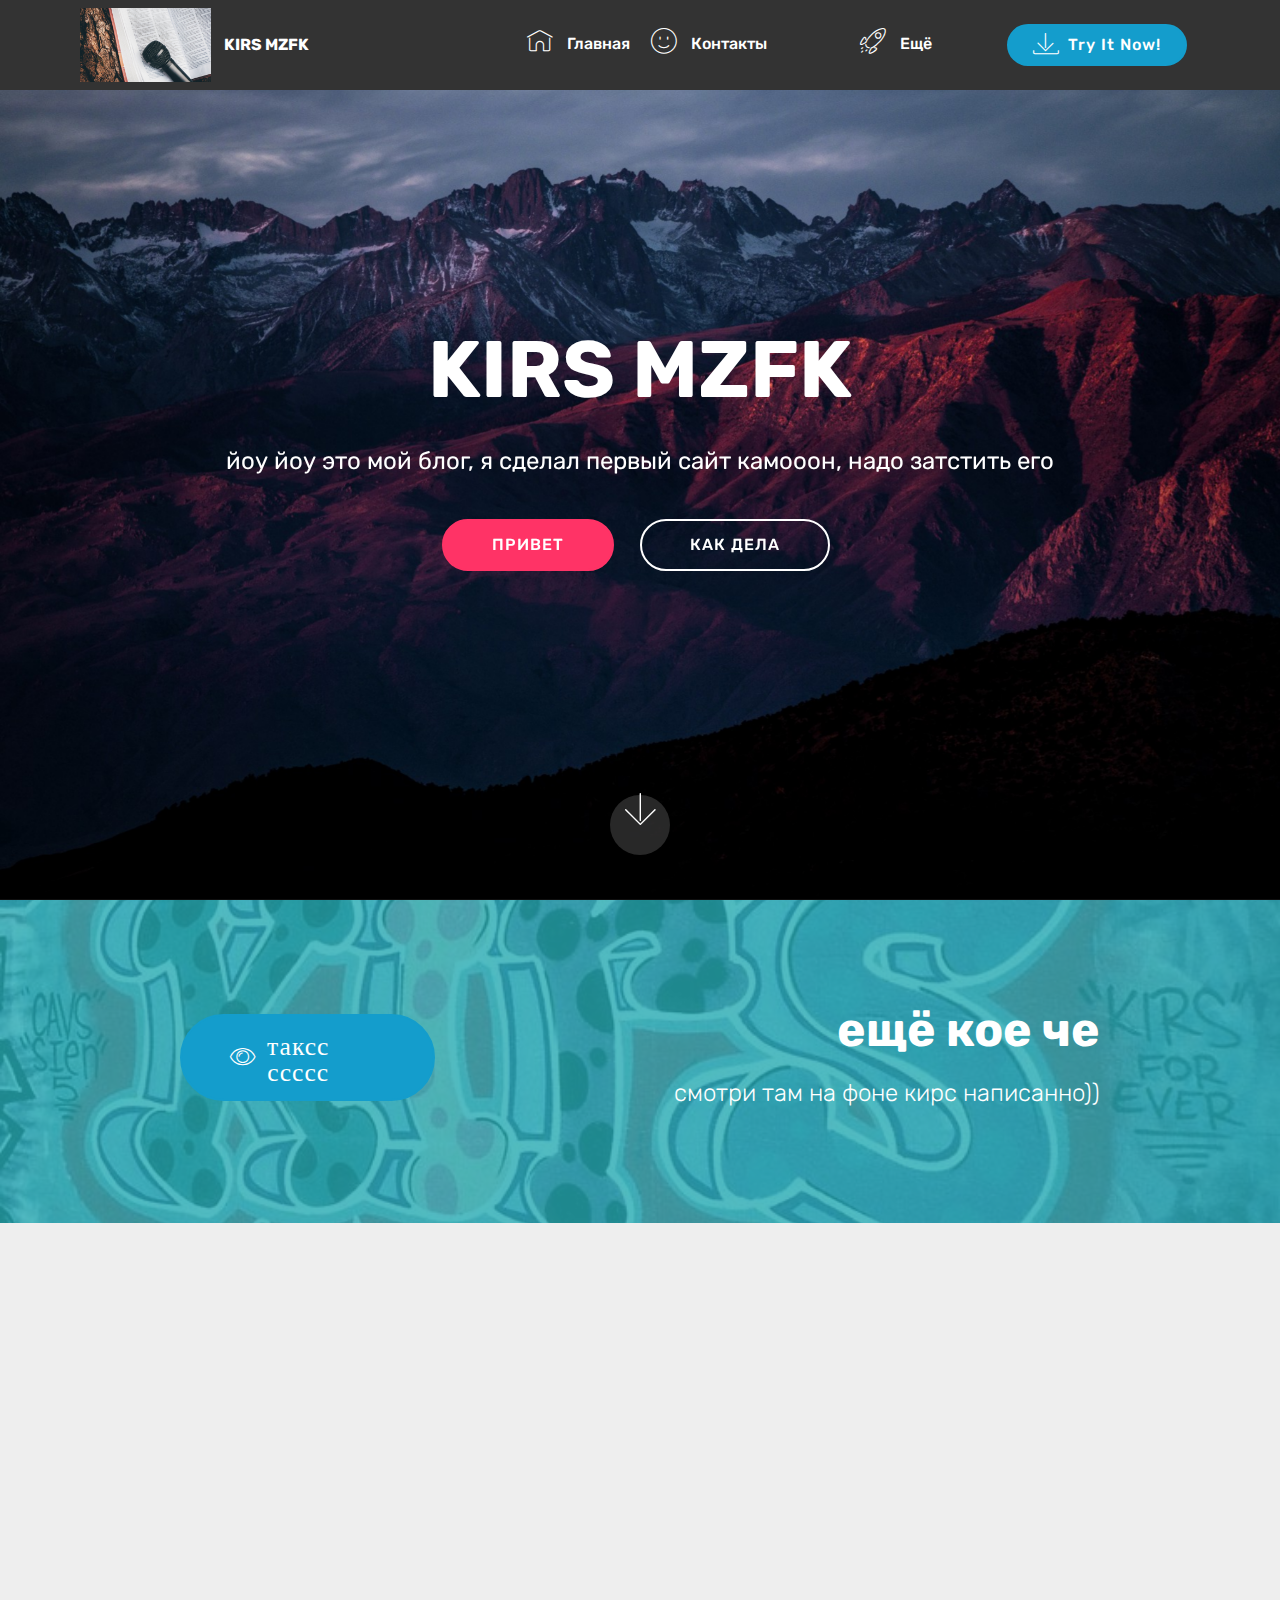
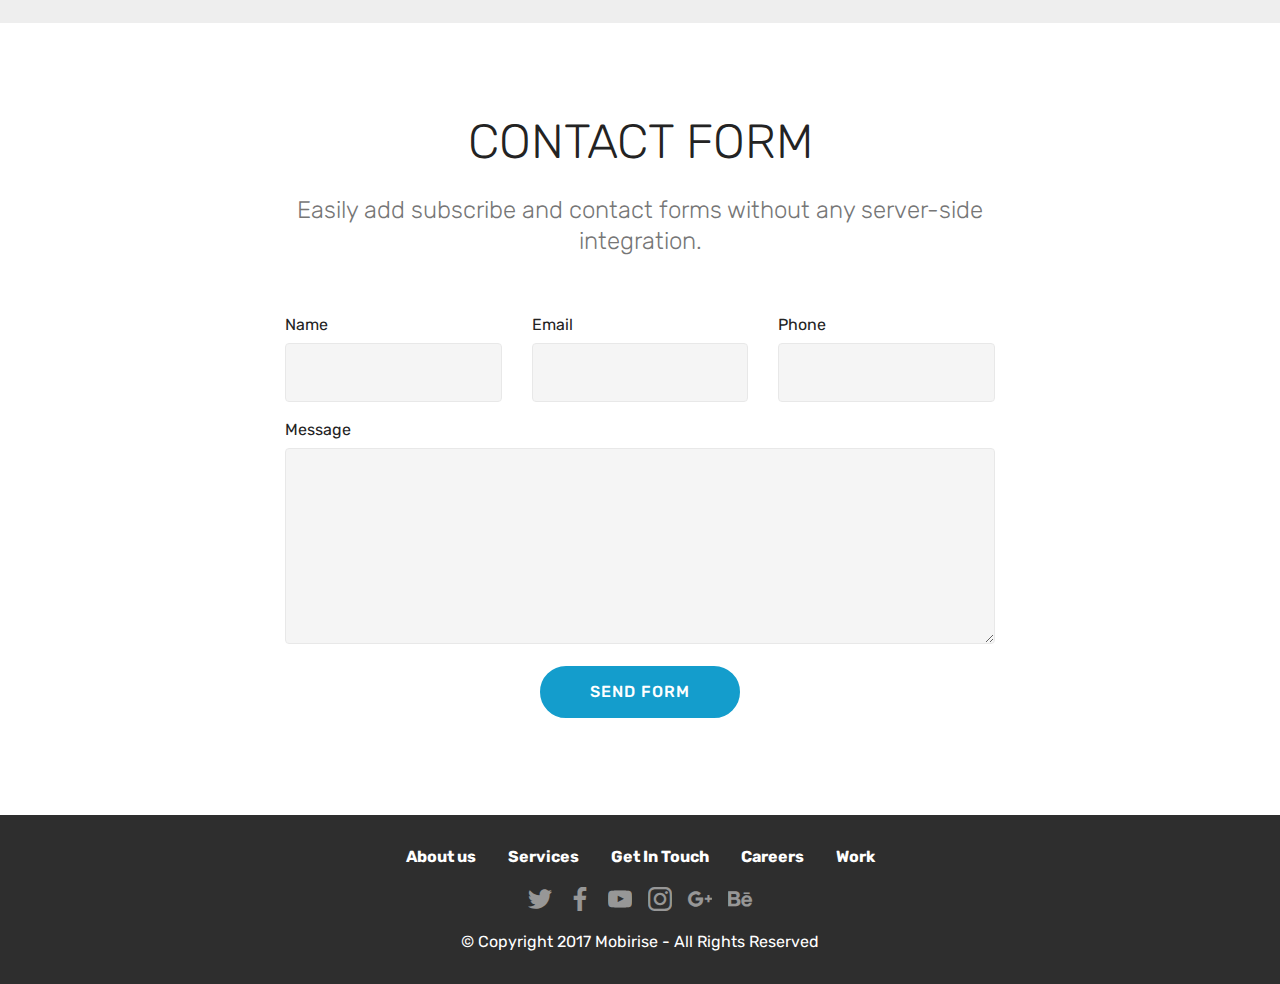
==== index.html @ c1f8e596 "create github pages" ====
<!DOCTYPE html>
<html>
<head>
  <!-- Site made with Mobirise Website Builder v4.1.4, https://mobirise.com -->
  <meta charset="UTF-8">
  <meta http-equiv="X-UA-Compatible" content="IE=edge">
  <meta name="generator" content="Mobirise v4.1.4, mobirise.com">
  <meta name="viewport" content="width=device-width, initial-scale=1">
  <link rel="shortcut icon" href="assets/images/mbr-1920x1080.jpg" type="image/x-icon">
  <meta name="description" content="">
  <title>Home</title>
  <link rel="stylesheet" href="assets/web/assets/mobirise-icons/mobirise-icons.css">
  <link rel="stylesheet" href="https://fonts.googleapis.com/css?family=Rubik:300,300i,400,400i,500,500i,700,700i,900,900i">
  <link rel="stylesheet" href="assets/tether/tether.min.css">
  <link rel="stylesheet" href="assets/bootstrap/css/bootstrap.min.css">
  <link rel="stylesheet" href="assets/socicon/css/styles.css">
  <link rel="stylesheet" href="assets/dropdown/css/style.css">
  <link rel="stylesheet" href="assets/theme/css/style.css">
  <link href="https://fonts.googleapis.com/css?family=Rubik:300,300i,400,400i,500,500i,700,700i,900,900i" rel="stylesheet">
  <link href="assets/fonts/style.css" rel="stylesheet">
  <link href="https://fonts.googleapis.com/css?family=Rubik:300,300i,400,400i,500,500i,700,700i,900,900i" rel="stylesheet">
  <link href="assets/fonts/style.css" rel="stylesheet">
  <link rel="stylesheet" href="assets/mobirise/css/mbr-additional.css" type="text/css">
  
  
  
</head>
<body>
<section class="menu cid-qsguWCY7W6" once="menu" id="menu1-6" data-rv-view="545">

    

    <nav class="navbar navbar-dropdown align-items-center navbar-fixed-top navbar-toggleable-sm">
        <button class="navbar-toggler navbar-toggler-right" type="button" data-toggle="collapse" data-target="#navbarSupportedContent" aria-controls="navbarSupportedContent" aria-expanded="false" aria-label="Toggle navigation">
            <div class="hamburger">
                <span></span>
                <span></span>
                <span></span>
                <span></span>
            </div>
        </button>
        <div class="menu-logo">
            <div class="navbar-brand">
                <span class="navbar-logo">
                    <a href="https://mobirise.com">
                         <img src="assets/images/mbr-1920x1080.jpg" alt="Mobirise" title="" media-simple="true" style="height: 4.6rem;">
                    </a>
                </span>
                <span class="navbar-caption-wrap"><a class="navbar-caption text-white display-4" href="https://mobirise.com">KIRS MZFK</a></span>
            </div>
        </div>
        <div class="collapse navbar-collapse" id="navbarSupportedContent">
            <ul class="navbar-nav nav-dropdown" data-app-modern-menu="true"><li class="nav-item">
                    <a class="nav-link link text-white display-4" href="index.html">
                        <span class="mbri-home mbr-iconfont mbr-iconfont-btn"></span>&nbsp;Главная</a>
                </li>
                <li class="nav-item"><a class="nav-link link text-white display-4" href="page1.html"><span class="mbri-smile-face mbr-iconfont mbr-iconfont-btn"></span>
                        
                        Контакты &nbsp; &nbsp; &nbsp; &nbsp; &nbsp; &nbsp; &nbsp; &nbsp; &nbsp;</a></li><li class="nav-item"><a class="nav-link link text-white display-4" href="page1.html"><span class="mbri-rocket mbr-iconfont mbr-iconfont-btn"></span>&nbsp;Ещё&nbsp; &nbsp; &nbsp; &nbsp; &nbsp; &nbsp; &nbsp;</a></li></ul>
            <div class="navbar-buttons mbr-section-btn">
                <a class="btn btn-sm btn-primary display-4" href="https://mobirise.com">
                    <span class="mbri-save mbr-iconfont mbr-iconfont-btn "></span>
                    Try It Now!
                </a>
            </div>
        </div>
    </nav>
</section>

<section class="engine"><a href="https://mobirise.co/m">bootstrap table</a></section><section class="cid-qsgrTGTjcz mbr-fullscreen mbr-parallax-background" id="header2-0" data-rv-view="537">

    

    

    <div class="container align-center">
        <div class="media-container-column mbr-white col-md-10 offset-md-1">
            <h1 class="mbr-section-title mbr-bold pb-3 mbr-fonts-style display-1">
                KIRS MZFK</h1>
            
            <p class="mbr-text pb-3 mbr-fonts-style display-5">йоу йоу это мой блог, я сделал первый сайт камооон, надо затстить его</p>
            <div class="mbr-section-btn"><a class="btn btn-md btn-secondary display-4" href="page1.html">ПРИВЕТ</a>
                <a class="btn btn-md btn-white-outline display-4" href="https://mobirise.com">КАК ДЕЛА</a></div>
        </div>
    </div>
    <div class="mbr-arrow hidden-sm-down" aria-hidden="true">
        <a href="#next">
            <i class="mbri-down mbr-iconfont"></i>
        </a>
    </div>
</section>

<section class="mbr-section info2 cid-qsgshkQXiC" id="info2-1" data-rv-view="540">

    

    <div class="mbr-overlay" style="opacity: 0.8; background-color: rgb(37, 170, 178);">
    </div>

    <div class="container">
        <div class="row">
            <div class="media-container-column col-12 col-lg-3 col-md-4 offset-md-1">
                <div class="mbr-section-btn align-left py-4"><a class="btn btn-primary display-4" href="https://vk.com/kirsmzfk" target="_blank">
                    <span class="mbri-preview mbr-iconfont"></span><font face="MobiriseIcons"><span style="font-size: 25.6px;">такссссссс</span></font> &nbsp; &nbsp; &nbsp; &nbsp; &nbsp; &nbsp; &nbsp; &nbsp; &nbsp; &nbsp;&nbsp;</a></div>
            </div>
            <div class="media-container-column title col-12 col-lg-7 col-md-6">
                <h2 class="align-right mbr-bold mbr-white pb-3 mbr-fonts-style display-2">
                    ещё кое че</h2>
                <h3 class="mbr-section-subtitle align-right mbr-light mbr-white mbr-fonts-style display-5">смотри там на фоне кирс написанно))</h3>
            </div>
        </div>
    </div>
</section>

<section class="map1 cid-qsgsqcA3Dw" id="map1-2" data-rv-view="543">

     

    <div class="google-map"><iframe frameborder="0" style="border:0" src="https://www.google.com/maps/embed/v1/place?key=AIzaSyA0Dx_boXQiwvdz8sJHoYeZNVTdoWONYkU&amp;q=place_id:ChIJi7CZBQQVtUYRxDA6JmsQBTs" allowfullscreen=""></iframe></div>
</section>

<section class="mbr-section form1 cid-qsgwrhX7S5" id="form1-7" data-rv-view="547">

    

    
    <div class="container">
        <div class="media-container-column title col-12 col-lg-8 offset-lg-2">
            <h2 class="mbr-section-title align-center pb-3 mbr-fonts-style display-2">
                CONTACT FORM
            </h2>
            <h3 class="mbr-section-subtitle align-center mbr-light pb-3 mbr-fonts-style display-5">
                Easily add subscribe and contact forms without any server-side integration.
            </h3>
        </div>
    </div>

    <div class="container">
        <div class="media-container-column col-lg-8 offset-lg-2" data-form-type="formoid">
                <div data-form-alert="" hidden="">Thanks for filling out the form!</div>

                <form class="mbr-form" action="https://mobirise.com/" method="post" data-form-title="Mobirise Form"><input type="hidden" data-form-email="true" value="iaEaiJtRCaWXqz7VrlviKPZDYPwJ4YzRoU/H84ETEFeije2DCwvmvyU9XGaRztHN1/TaqL/OKUgZFBspIbj2s8txxr8JqQc3+UX8qX6ViSgoPIkjYAFufgzytvLcmLyc">
                    <div class="row row-sm-offset">
                        <div class="col-md-4 multi-horizontal" data-for="name">
                            <div class="form-group">
                                <label class="form-control-label mbr-fonts-style display-7" for="name-form1-7">Name</label>
                                <input type="text" class="form-control" name="name" data-form-field="Name" required="" id="name-form1-7">
                            </div>
                        </div>
                        <div class="col-md-4 multi-horizontal" data-for="email">
                            <div class="form-group">
                                <label class="form-control-label mbr-fonts-style display-7" for="email-form1-7">Email</label>
                                <input type="email" class="form-control" name="email" data-form-field="Email" required="" id="email-form1-7">
                            </div>
                        </div>
                        <div class="col-md-4 multi-horizontal" data-for="phone">
                            <div class="form-group">
                                <label class="form-control-label mbr-fonts-style display-7" for="phone-form1-7">Phone</label>
                                <input type="tel" class="form-control" name="phone" data-form-field="Phone" id="phone-form1-7">
                            </div>
                        </div>
                    </div>
                    <div class="form-group" data-for="message">
                        <label class="form-control-label mbr-fonts-style display-7" for="message-form1-7">Message</label>
                        <textarea type="text" class="form-control" name="message" rows="7" data-form-field="Message" id="message-form1-7"></textarea>
                    </div>

                    <span class="input-group-btn"><button href="" type="submit" class="btn btn-primary btn-form display-4">SEND FORM</button></span>
                </form>
        </div>
    </div>
</section>

<section once="" class="cid-qsgsGxcbEM" id="footer7-3" data-rv-view="550">

    

    

    <div class="container">
        <div class="media-container-row align-center mbr-white">
            <div class="row">
                <ul class="foot-menu">
                    
                    
                    
                    
                    
                <li class="foot-menu-item mbr-fonts-style display-7">
                        <a class="text-white mbr-bold" href="#" target="_blank">About us</a>
                    </li><li class="foot-menu-item mbr-fonts-style display-7">
                        <a class="text-white mbr-bold" href="#" target="_blank">Services</a>
                    </li><li class="foot-menu-item mbr-fonts-style display-7">
                        <a class="text-white mbr-bold" href="#" target="_blank">Get In Touch</a>
                    </li><li class="foot-menu-item mbr-fonts-style display-7">
                        <a class="text-white mbr-bold" href="#" target="_blank">Careers</a>
                    </li><li class="foot-menu-item mbr-fonts-style display-7">
                        <a class="text-white mbr-bold" href="#" target="_blank">Work</a>
                    </li></ul>
            </div>
            <div class="row">
                <div class="social-list align-right pb-2">
                    
                    
                    
                    
                    
                    
                <div class="soc-item">
                        <a href="https://twitter.com/mobirise" target="_blank">
                            <span class="socicon-twitter socicon mbr-iconfont mbr-iconfont-social" media-simple="true"></span>
                        </a>
                    </div><div class="soc-item">
                        <a href="https://www.facebook.com/pages/Mobirise/1616226671953247" target="_blank">
                            <span class="socicon-facebook socicon mbr-iconfont mbr-iconfont-social" media-simple="true"></span>
                        </a>
                    </div><div class="soc-item">
                        <a href="https://www.youtube.com/c/mobirise" target="_blank">
                            <span class="socicon-youtube socicon mbr-iconfont mbr-iconfont-social" media-simple="true"></span>
                        </a>
                    </div><div class="soc-item">
                        <a href="https://instagram.com/mobirise" target="_blank">
                            <span class="socicon-instagram socicon mbr-iconfont mbr-iconfont-social" media-simple="true"></span>
                        </a>
                    </div><div class="soc-item">
                        <a href="https://plus.google.com/u/0/+Mobirise" target="_blank">
                            <span class="socicon-googleplus socicon mbr-iconfont mbr-iconfont-social" media-simple="true"></span>
                        </a>
                    </div><div class="soc-item">
                        <a href="https://www.behance.net/Mobirise" target="_blank">
                            <span class="socicon-behance socicon mbr-iconfont mbr-iconfont-social" media-simple="true"></span>
                        </a>
                    </div></div>
            </div>
            <div class="row row-copirayt">
                <p class="mbr-text mb-0 mbr-fonts-style mbr-white display-7">
                    © Copyright 2017 Mobirise - All Rights Reserved
                </p>
            </div>
        </div>
    </div>
</section>


  <script src="assets/web/assets/jquery/jquery.min.js"></script>
  <script src="assets/tether/tether.min.js"></script>
  <script src="assets/bootstrap/js/bootstrap.min.js"></script>
  <script src="assets/smooth-scroll/smooth-scroll.js"></script>
  <script src="assets/dropdown/js/script.min.js"></script>
  <script src="assets/touch-swipe/jquery.touch-swipe.min.js"></script>
  <script src="assets/jarallax/jarallax.min.js"></script>
  <script src="assets/theme/js/script.js"></script>
  <script src="assets/formoid/formoid.min.js"></script>
  
  
</body>
</html>
---- assets/web/assets/mobirise-icons/mobirise-icons.css ----
@font-face {
  font-family: 'MobiriseIcons';
  src:  url('mobirise-icons.eot?spat4u');
  src:  url('mobirise-icons.eot?spat4u#iefix') format('embedded-opentype'),
    url('mobirise-icons.ttf?spat4u') format('truetype'),
    url('mobirise-icons.woff?spat4u') format('woff'),
    url('mobirise-icons.svg?spat4u#MobiriseIcons') format('svg');
  font-weight: normal;
  font-style: normal;
}

[class^="mbri-"], [class*=" mbri-"] {
  /* use !important to prevent issues with browser extensions that change fonts */
  font-family: MobiriseIcons !important;
  speak: none;
  font-style: normal;
  font-weight: normal;
  font-variant: normal;
  text-transform: none;
  line-height: 1;

  /* Better Font Rendering =========== */
  -webkit-font-smoothing: antialiased;
  -moz-osx-font-smoothing: grayscale;
}

.mbri-add-submenu:before {
  content: "\e900";
}
.mbri-alert:before {
  content: "\e901";
}
.mbri-align-center:before {
  content: "\e902";
}
.mbri-align-justify:before {
  content: "\e903";
}
.mbri-align-left:before {
  content: "\e904";
}
.mbri-align-right:before {
  content: "\e905";
}
.mbri-android:before {
  content: "\e906";
}
.mbri-apple:before {
  content: "\e907";
}
.mbri-arrow-down:before {
  content: "\e908";
}
.mbri-arrow-next:before {
  content: "\e909";
}
.mbri-arrow-prev:before {
  content: "\e90a";
}
.mbri-arrow-up:before {
  content: "\e90b";
}
.mbri-bold:before {
  content: "\e90c";
}
.mbri-bookmark:before {
  content: "\e90d";
}
.mbri-bootstrap:before {
  content: "\e90e";
}
.mbri-briefcase:before {
  content: "\e90f";
}
.mbri-browse:before {
  content: "\e910";
}
.mbri-bulleted-list:before {
  content: "\e911";
}
.mbri-calendar:before {
  content: "\e912";
}
.mbri-camera:before {
  content: "\e913";
}
.mbri-cart-add:before {
  content: "\e914";
}
.mbri-cart-full:before {
  content: "\e915";
}
.mbri-cash:before {
  content: "\e916";
}
.mbri-change-style:before {
  content: "\e917";
}
.mbri-chat:before {
  content: "\e918";
}
.mbri-clock:before {
  content: "\e919";
}
.mbri-close:before {
  content: "\e91a";
}
.mbri-cloud:before {
  content: "\e91b";
}
.mbri-code:before {
  content: "\e91c";
}
.mbri-contact-form:before {
  content: "\e91d";
}
.mbri-credit-card:before {
  content: "\e91e";
}
.mbri-cursor-click:before {
  content: "\e91f";
}
.mbri-cust-feedback:before {
  content: "\e920";
}
.mbri-database:before {
  content: "\e921";
}
.mbri-delivery:before {
  content: "\e922";
}
.mbri-desktop:before {
  content: "\e923";
}
.mbri-devices:before {
  content: "\e924";
}
.mbri-down:before {
  content: "\e925";
}
.mbri-download:before {
  content: "\e989";
}
.mbri-drag-n-drop:before {
  content: "\e927";
}
.mbri-drag-n-drop2:before {
  content: "\e928";
}
.mbri-edit:before {
  content: "\e929";
}
.mbri-edit2:before {
  content: "\e92a";
}
.mbri-error:before {
  content: "\e92b";
}
.mbri-extension:before {
  content: "\e92c";
}
.mbri-features:before {
  content: "\e92d";
}
.mbri-file:before {
  content: "\e92e";
}
.mbri-flag:before {
  content: "\e92f";
}
.mbri-folder:before {
  content: "\e930";
}
.mbri-gift:before {
  content: "\e931";
}
.mbri-github:before {
  content: "\e932";
}
.mbri-globe:before {
  content: "\e933";
}
.mbri-globe-2:before {
  content: "\e934";
}
.mbri-growing-chart:before {
  content: "\e935";
}
.mbri-hearth:before {
  content: "\e936";
}
.mbri-help:before {
  content: "\e937";
}
.mbri-home:before {
  content: "\e938";
}
.mbri-hot-cup:before {
  content: "\e939";
}
.mbri-idea:before {
  content: "\e93a";
}
.mbri-image-gallery:before {
  content: "\e93b";
}
.mbri-image-slider:before {
  content: "\e93c";
}
.mbri-info:before {
  content: "\e93d";
}
.mbri-italic:before {
  content: "\e93e";
}
.mbri-key:before {
  content: "\e93f";
}
.mbri-laptop:before {
  content: "\e940";
}
.mbri-layers:before {
  content: "\e941";
}
.mbri-left-right:before {
  content: "\e942";
}
.mbri-left:before {
  content: "\e943";
}
.mbri-letter:before {
  content: "\e944";
}
.mbri-like:before {
  content: "\e945";
}
.mbri-link:before {
  content: "\e946";
}
.mbri-lock:before {
  content: "\e947";
}
.mbri-login:before {
  content: "\e948";
}
.mbri-logout:before {
  content: "\e949";
}
.mbri-magic-stick:before {
  content: "\e94a";
}
.mbri-map-pin:before {
  content: "\e94b";
}
.mbri-menu:before {
  content: "\e94c";
}
.mbri-mobile:before {
  content: "\e94d";
}
.mbri-mobile2:before {
  content: "\e94e";
}
.mbri-mobirise:before {
  content: "\e94f";
}
.mbri-more-horizontal:before {
  content: "\e950";
}
.mbri-more-vertical:before {
  content: "\e951";
}
.mbri-music:before {
  content: "\e952";
}
.mbri-new-file:before {
  content: "\e953";
}
.mbri-numbered-list:before {
  content: "\e954";
}
.mbri-opened-folder:before {
  content: "\e955";
}
.mbri-pages:before {
  content: "\e956";
}
.mbri-paper-plane:before {
  content: "\e957";
}
.mbri-paperclip:before {
  content: "\e958";
}
.mbri-photo:before {
  content: "\e959";
}
.mbri-photos:before {
  content: "\e95a";
}
.mbri-pin:before {
  content: "\e95b";
}
.mbri-play:before {
  content: "\e95c";
}
.mbri-plus:before {
  content: "\e95d";
}
.mbri-preview:before {
  content: "\e95e";
}
.mbri-print:before {
  content: "\e95f";
}
.mbri-protect:before {
  content: "\e960";
}
.mbri-question:before {
  content: "\e961";
}
.mbri-quote-left:before {
  content: "\e962";
}
.mbri-quote-right:before {
  content: "\e963";
}
.mbri-refresh:before {
  content: "\e964";
}
.mbri-responsive:before {
  content: "\e965";
}
.mbri-right:before {
  content: "\e966";
}
.mbri-rocket:before {
  content: "\e967";
}
.mbri-sad-face:before {
  content: "\e968";
}
.mbri-sale:before {
  content: "\e969";
}
.mbri-save:before {
  content: "\e96a";
}
.mbri-search:before {
  content: "\e96b";
}
.mbri-setting:before {
  content: "\e96c";
}
.mbri-setting2:before {
  content: "\e96d";
}
.mbri-setting3:before {
  content: "\e96e";
}
.mbri-share:before {
  content: "\e96f";
}
.mbri-shopping-bag:before {
  content: "\e970";
}
.mbri-shopping-basket:before {
  content: "\e971";
}
.mbri-shopping-cart:before {
  content: "\e972";
}
.mbri-sites:before {
  content: "\e973";
}
.mbri-smile-face:before {
  content: "\e974";
}
.mbri-speed:before {
  content: "\e975";
}
.mbri-star:before {
  content: "\e976";
}
.mbri-success:before {
  content: "\e977";
}
.mbri-sun:before {
  content: "\e978";
}
.mbri-sun2:before {
  content: "\e979";
}
.mbri-tablet:before {
  content: "\e97a";
}
.mbri-tablet-vertical:before {
  content: "\e97b";
}
.mbri-target:before {
  content: "\e97c";
}
.mbri-timer:before {
  content: "\e97d";
}
.mbri-to-ftp:before {
  content: "\e97e";
}
.mbri-to-local-drive:before {
  content: "\e97f";
}
.mbri-touch-swipe:before {
  content: "\e980";
}
.mbri-touch:before {
  content: "\e981";
}
.mbri-trash:before {
  content: "\e982";
}
.mbri-underline:before {
  content: "\e983";
}
.mbri-unlink:before {
  content: "\e984";
}
.mbri-unlock:before {
  content: "\e985";
}
.mbri-up-down:before {
  content: "\e986";
}
.mbri-up:before {
  content: "\e987";
}
.mbri-update:before {
  content: "\e988";
}
.mbri-upload:before {
 content: "\e926"; 
}
.mbri-user:before {
  content: "\e98a";
}
.mbri-user2:before {
  content: "\e98b";
}
.mbri-users:before {
  content: "\e98c";
}
.mbri-video:before {
  content: "\e98d";
}
.mbri-video-play:before {
  content: "\e98e";
}
.mbri-watch:before {
  content: "\e98f";
}
.mbri-website-theme:before {
  content: "\e990";
}
.mbri-wifi:before {
  content: "\e991";
}
.mbri-windows:before {
  content: "\e992";
}
.mbri-zoom-out:before {
  content: "\e993";
}
.mbri-redo:before {
  content: "\e994";
}
.mbri-undo:before {
  content: "\e995";
}
---- assets/socicon/css/styles.css ----
@charset "UTF-8";

@font-face {
  font-family: "socicon";
  src:url("../fonts/socicon.eot");
  src:url("../fonts/socicon.eot?#iefix") format("embedded-opentype"),
    url("../fonts/socicon.woff") format("woff"),
    url("../fonts/socicon.ttf") format("truetype"),
    url("../fonts/socicon.svg#socicon") format("svg");
  font-weight: normal;
  font-style: normal;

}

[data-icon]:before {
  font-family: "socicon" !important;
  content: attr(data-icon);
  font-style: normal !important;
  font-weight: normal !important;
  font-variant: normal !important;
  text-transform: none !important;
  speak: none;
  line-height: 1;
  -webkit-font-smoothing: antialiased;
  -moz-osx-font-smoothing: grayscale;
}

[class^="socicon-"]:before,
[class*=" socicon-"]:before {
  font-family: "socicon" !important;
  font-style: normal !important;
  font-weight: normal !important;
  font-variant: normal !important;
  text-transform: none !important;
  speak: none;
  line-height: 1;
  -webkit-font-smoothing: antialiased;
  -moz-osx-font-smoothing: grayscale;
}

.socicon-modelmayhem:before {
  content: "\e000";
}
.socicon-mixcloud:before {
  content: "\e001";
}
.socicon-drupal:before {
  content: "\e002";
}
.socicon-swarm:before {
  content: "\e003";
}
.socicon-istock:before {
  content: "\e004";
}
.socicon-yammer:before {
  content: "\e005";
}
.socicon-ello:before {
  content: "\e006";
}
.socicon-stackoverflow:before {
  content: "\e007";
}
.socicon-persona:before {
  content: "\e008";
}
.socicon-triplej:before {
  content: "\e009";
}
.socicon-houzz:before {
  content: "\e00a";
}
.socicon-rss:before {
  content: "\e00b";
}
.socicon-paypal:before {
  content: "\e00c";
}
.socicon-odnoklassniki:before {
  content: "\e00d";
}
.socicon-airbnb:before {
  content: "\e00e";
}
.socicon-periscope:before {
  content: "\e00f";
}
.socicon-outlook:before {
  content: "\e010";
}
.socicon-coderwall:before {
  content: "\e011";
}
.socicon-tripadvisor:before {
  content: "\e012";
}
.socicon-appnet:before {
  content: "\e013";
}
.socicon-goodreads:before {
  content: "\e014";
}
.socicon-tripit:before {
  content: "\e015";
}
.socicon-lanyrd:before {
  content: "\e016";
}
.socicon-slideshare:before {
  content: "\e017";
}
.socicon-buffer:before {
  content: "\e018";
}
.socicon-disqus:before {
  content: "\e019";
}
.socicon-vkontakte:before {
  content: "\e01a";
}
.socicon-whatsapp:before {
  content: "\e01b";
}
.socicon-patreon:before {
  content: "\e01c";
}
.socicon-storehouse:before {
  content: "\e01d";
}
.socicon-pocket:before {
  content: "\e01e";
}
.socicon-mail:before {
  content: "\e01f";
}
.socicon-blogger:before {
  content: "\e020";
}
.socicon-technorati:before {
  content: "\e021";
}
.socicon-reddit:before {
  content: "\e022";
}
.socicon-dribbble:before {
  content: "\e023";
}
.socicon-stumbleupon:before {
  content: "\e024";
}
.socicon-digg:before {
  content: "\e025";
}
.socicon-envato:before {
  content: "\e026";
}
.socicon-behance:before {
  content: "\e027";
}
.socicon-delicious:before {
  content: "\e028";
}
.socicon-deviantart:before {
  content: "\e029";
}
.socicon-forrst:before {
  content: "\e02a";
}
.socicon-play:before {
  content: "\e02b";
}
.socicon-zerply:before {
  content: "\e02c";
}
.socicon-wikipedia:before {
  content: "\e02d";
}
.socicon-apple:before {
  content: "\e02e";
}
.socicon-flattr:before {
  content: "\e02f";
}
.socicon-github:before {
  content: "\e030";
}
.socicon-renren:before {
  content: "\e031";
}
.socicon-friendfeed:before {
  content: "\e032";
}
.socicon-newsvine:before {
  content: "\e033";
}
.socicon-identica:before {
  content: "\e034";
}
.socicon-bebo:before {
  content: "\e035";
}
.socicon-zynga:before {
  content: "\e036";
}
.socicon-steam:before {
  content: "\e037";
}
.socicon-xbox:before {
  content: "\e038";
}
.socicon-windows:before {
  content: "\e039";
}
.socicon-qq:before {
  content: "\e03a";
}
.socicon-douban:before {
  content: "\e03b";
}
.socicon-meetup:before {
  content: "\e03c";
}
.socicon-playstation:before {
  content: "\e03d";
}
.socicon-android:before {
  content: "\e03e";
}
.socicon-snapchat:before {
  content: "\e03f";
}
.socicon-twitter:before {
  content: "\e040";
}
.socicon-facebook:before {
  content: "\e041";
}
.socicon-googleplus:before {
  content: "\e042";
}
.socicon-pinterest:before {
  content: "\e043";
}
.socicon-foursquare:before {
  content: "\e044";
}
.socicon-yahoo:before {
  content: "\e045";
}
.socicon-skype:before {
  content: "\e046";
}
.socicon-yelp:before {
  content: "\e047";
}
.socicon-feedburner:before {
  content: "\e048";
}
.socicon-linkedin:before {
  content: "\e049";
}
.socicon-viadeo:before {
  content: "\e04a";
}
.socicon-xing:before {
  content: "\e04b";
}
.socicon-myspace:before {
  content: "\e04c";
}
.socicon-soundcloud:before {
  content: "\e04d";
}
.socicon-spotify:before {
  content: "\e04e";
}
.socicon-grooveshark:before {
  content: "\e04f";
}
.socicon-lastfm:before {
  content: "\e050";
}
.socicon-youtube:before {
  content: "\e051";
}
.socicon-vimeo:before {
  content: "\e052";
}
.socicon-dailymotion:before {
  content: "\e053";
}
.socicon-vine:before {
  content: "\e054";
}
.socicon-flickr:before {
  content: "\e055";
}
.socicon-500px:before {
  content: "\e056";
}
.socicon-wordpress:before {
  content: "\e058";
}
.socicon-tumblr:before {
  content: "\e059";
}
.socicon-twitch:before {
  content: "\e05a";
}
.socicon-8tracks:before {
  content: "\e05b";
}
.socicon-amazon:before {
  content: "\e05c";
}
.socicon-icq:before {
  content: "\e05d";
}
.socicon-smugmug:before {
  content: "\e05e";
}
.socicon-ravelry:before {
  content: "\e05f";
}
.socicon-weibo:before {
  content: "\e060";
}
.socicon-baidu:before {
  content: "\e061";
}
.socicon-angellist:before {
  content: "\e062";
}
.socicon-ebay:before {
  content: "\e063";
}
.socicon-imdb:before {
  content: "\e064";
}
.socicon-stayfriends:before {
  content: "\e065";
}
.socicon-residentadvisor:before {
  content: "\e066";
}
.socicon-google:before {
  content: "\e067";
}
.socicon-yandex:before {
  content: "\e068";
}
.socicon-sharethis:before {
  content: "\e069";
}
.socicon-bandcamp:before {
  content: "\e06a";
}
.socicon-itunes:before {
  content: "\e06b";
}
.socicon-deezer:before {
  content: "\e06c";
}
.socicon-telegram:before {
  content: "\e06e";
}
.socicon-openid:before {
  content: "\e06f";
}
.socicon-amplement:before {
  content: "\e070";
}
.socicon-viber:before {
  content: "\e071";
}
.socicon-zomato:before {
  content: "\e072";
}
.socicon-draugiem:before {
  content: "\e074";
}
.socicon-endomodo:before {
  content: "\e075";
}
.socicon-filmweb:before {
  content: "\e076";
}
.socicon-stackexchange:before {
  content: "\e077";
}
.socicon-wykop:before {
  content: "\e078";
}
.socicon-teamspeak:before {
  content: "\e079";
}
.socicon-teamviewer:before {
  content: "\e07a";
}
.socicon-ventrilo:before {
  content: "\e07b";
}
.socicon-younow:before {
  content: "\e07c";
}
.socicon-raidcall:before {
  content: "\e07d";
}
.socicon-mumble:before {
  content: "\e07e";
}
.socicon-medium:before {
  content: "\e06d";
}
.socicon-bebee:before {
  content: "\e07f";
}
.socicon-hitbox:before {
  content: "\e080";
}
.socicon-reverbnation:before {
  content: "\e081";
}
.socicon-formulr:before {
  content: "\e082";
}
.socicon-instagram:before {
  content: "\e057";
}
.socicon-battlenet:before {
  content: "\e083";
}
.socicon-chrome:before {
  content: "\e084";
}
.socicon-discord:before {
  content: "\e086";
}
.socicon-issuu:before {
  content: "\e087";
}
.socicon-macos:before {
  content: "\e088";
}
.socicon-firefox:before {
  content: "\e089";
}
.socicon-opera:before {
  content: "\e08d";
}
.socicon-keybase:before {
  content: "\e090";
}
.socicon-alliance:before {
  content: "\e091";
}
.socicon-livejournal:before {
  content: "\e092";
}
.socicon-googlephotos:before {
  content: "\e093";
}
.socicon-horde:before {
  content: "\e094";
}
.socicon-etsy:before {
  content: "\e095";
}
.socicon-zapier:before {
  content: "\e096";
}
.socicon-google-scholar:before {
  content: "\e097";
}
.socicon-researchgate:before {
  content: "\e098";
}
.socicon-wechat:before {
  content: "\e099";
}
.socicon-strava:before {
  content: "\e09a";
}
.socicon-line:before {
  content: "\e09b";
}
.socicon-lyft:before {
  content: "\e09c";
}
.socicon-uber:before {
  content: "\e09d";
}
.socicon-songkick:before {
  content: "\e09e";
}
.socicon-viewbug:before {
  content: "\e09f";
}
.socicon-googlegroups:before {
  content: "\e0a0";
}
.socicon-quora:before {
  content: "\e073";
}
.socicon-diablo:before {
  content: "\e085";
}
.socicon-blizzard:before {
  content: "\e0a1";
}
.socicon-hearthstone:before {
  content: "\e08b";
}
.socicon-heroes:before {
  content: "\e08a";
}
.socicon-overwatch:before {
  content: "\e08c";
}
.socicon-warcraft:before {
  content: "\e08e";
}
.socicon-starcraft:before {
  content: "\e08f";
}
.socicon-beam:before {
  content: "\e0a2";
}
.socicon-curse:before {
  content: "\e0a3";
}
.socicon-player:before {
  content: "\e0a4";
}
.socicon-streamjar:before {
  content: "\e0a5";
}
.socicon-nintendo:before {
  content: "\e0a6";
}
.socicon-hellocoton:before {
  content: "\e0a7";
}
---- assets/dropdown/css/style.css ----
.navbar-dropdown {
  left: 0;
  padding: 0;
  position: absolute;
  right: 0;
  top: 0;
  transition: all 0.45s ease;
  z-index: 1030;
  background: #282828; }
  .navbar-dropdown .navbar-logo {
    margin-right: 0.8rem;
    transition: margin 0.3s ease-in-out;
    vertical-align: middle; }
    .navbar-dropdown .navbar-logo img {
      height: 3.125rem;
      transition: all 0.3s ease-in-out; }
    .navbar-dropdown .navbar-logo.mbr-iconfont {
      font-size: 3.125rem;
      line-height: 3.125rem; }
  .navbar-dropdown .navbar-caption {
    font-weight: 700;
    white-space: normal;
    vertical-align: -4px;
    line-height: 3.125rem !important; }
    .navbar-dropdown .navbar-caption, .navbar-dropdown .navbar-caption:hover {
      color: inherit;
      text-decoration: none; }
  .navbar-dropdown .mbr-iconfont + .navbar-caption {
    vertical-align: -1px; }
  .navbar-dropdown.navbar-fixed-top {
    position: fixed; }
  .navbar-dropdown .navbar-brand span {
    vertical-align: -4px; }
  .navbar-dropdown.bg-color.transparent {
    background: none; }
  .navbar-dropdown.navbar-short .navbar-brand {
    padding: 0.625rem 0; }
    .navbar-dropdown.navbar-short .navbar-brand span {
      vertical-align: -1px; }
  .navbar-dropdown.navbar-short .navbar-caption {
    line-height: 2.375rem !important;
    vertical-align: -2px; }
  .navbar-dropdown.navbar-short .navbar-logo {
    margin-right: 0.5rem; }
    .navbar-dropdown.navbar-short .navbar-logo img {
      height: 2.375rem; }
    .navbar-dropdown.navbar-short .navbar-logo.mbr-iconfont {
      font-size: 2.375rem;
      line-height: 2.375rem; }
  .navbar-dropdown.navbar-short .mbr-table-cell {
    height: 3.625rem; }
  .navbar-dropdown .navbar-close {
    left: 0.6875rem;
    position: fixed;
    top: 0.75rem;
    z-index: 1000; }
  .navbar-dropdown .hamburger-icon {
    content: "";
    display: inline-block;
    vertical-align: middle;
    width: 16px;
    -webkit-box-shadow: 0 -6px 0 1px #282828,0 0 0 1px #282828,0 6px 0 1px #282828;
    -moz-box-shadow: 0 -6px 0 1px #282828,0 0 0 1px #282828,0 6px 0 1px #282828;
    box-shadow: 0 -6px 0 1px #282828,0 0 0 1px #282828,0 6px 0 1px #282828; }

.dropdown-menu .dropdown-toggle[data-toggle="dropdown-submenu"]::after {
  border-bottom: 0.35em solid transparent;
  border-left: 0.35em solid;
  border-right: 0;
  border-top: 0.35em solid transparent;
  margin-left: 0.3rem; }

.dropdown-menu .dropdown-item:focus {
  outline: 0; }

.nav-dropdown {
  font-size: 0.75rem;
  font-weight: 500;
  height: auto !important; }
  .nav-dropdown .nav-btn {
    padding-left: 1rem; }
  .nav-dropdown .link {
    margin: .667em 1.667em;
    font-weight: 500;
    padding: 0;
    transition: color .2s ease-in-out; }
    .nav-dropdown .link.dropdown-toggle {
      margin-right: 2.583em; }
      .nav-dropdown .link.dropdown-toggle::after {
        margin-left: .25rem;
        border-top: 0.35em solid;
        border-right: 0.35em solid transparent;
        border-left: 0.35em solid transparent;
        border-bottom: 0; }
      .nav-dropdown .link.dropdown-toggle[aria-expanded="true"] {
        margin: 0;
        padding: 0.667em 3.263em  0.667em 1.667em; }
  .nav-dropdown .link::after,
  .nav-dropdown .dropdown-item::after {
    color: inherit; }
  .nav-dropdown .btn {
    font-size: 0.75rem;
    font-weight: 700;
    letter-spacing: 0;
    margin-bottom: 0;
    padding-left: 1.25rem;
    padding-right: 1.25rem; }
  .nav-dropdown .dropdown-menu {
    border-radius: 0;
    border: 0;
    left: 0;
    margin: 0;
    padding-bottom: 1.25rem;
    padding-top: 1.25rem;
    position: relative; }
  .nav-dropdown .dropdown-submenu {
    margin-left: 0.125rem;
    top: 0; }
  .nav-dropdown .dropdown-item {
    font-weight: 500;
    line-height: 2;
    padding: 0.3846em 4.615em 0.3846em 1.5385em;
    position: relative;
    transition: color .2s ease-in-out, background-color .2s ease-in-out; }
    .nav-dropdown .dropdown-item::after {
      margin-top: -0.3077em;
      position: absolute;
      right: 1.1538em;
      top: 50%; }
    .nav-dropdown .dropdown-item:focus, .nav-dropdown .dropdown-item:hover {
      background: none; }

@media (max-width: 767px) {
  .nav-dropdown.navbar-toggleable-sm {
    bottom: 0;
    display: none;
    left: 0;
    overflow-x: hidden;
    position: fixed;
    top: 0;
    transform: translateX(-100%);
    -ms-transform: translateX(-100%);
    -webkit-transform: translateX(-100%);
    width: 18.75rem;
    z-index: 999; } }
.nav-dropdown.navbar-toggleable-xl {
  bottom: 0;
  display: none;
  left: 0;
  overflow-x: hidden;
  position: fixed;
  top: 0;
  transform: translateX(-100%);
  -ms-transform: translateX(-100%);
  -webkit-transform: translateX(-100%);
  width: 18.75rem;
  z-index: 999; }

.nav-dropdown-sm {
  display: block !important;
  overflow-x: hidden;
  overflow: auto;
  padding-top: 3.875rem; }
  .nav-dropdown-sm::after {
    content: "";
    display: block;
    height: 3rem;
    width: 100%; }
  .nav-dropdown-sm.collapse.in ~ .navbar-close {
    display: block !important; }
  .nav-dropdown-sm.collapsing, .nav-dropdown-sm.collapse.in {
    transform: translateX(0);
    -ms-transform: translateX(0);
    -webkit-transform: translateX(0);
    transition: all 0.25s ease-out;
    -webkit-transition: all 0.25s ease-out;
    background: #282828; }
  .nav-dropdown-sm.collapsing[aria-expanded="false"] {
    transform: translateX(-100%);
    -ms-transform: translateX(-100%);
    -webkit-transform: translateX(-100%); }
  .nav-dropdown-sm .nav-item {
    display: block;
    margin-left: 0 !important;
    padding-left: 0; }
  .nav-dropdown-sm .link,
  .nav-dropdown-sm .dropdown-item {
    border-top: 1px dotted rgba(255, 255, 255, 0.1);
    font-size: 0.8125rem;
    line-height: 1.6;
    margin: 0 !important;
    padding: 0.875rem 2.4rem 0.875rem 1.5625rem !important;
    position: relative;
    white-space: normal; }
    .nav-dropdown-sm .link:focus, .nav-dropdown-sm .link:hover,
    .nav-dropdown-sm .dropdown-item:focus,
    .nav-dropdown-sm .dropdown-item:hover {
      background: rgba(0, 0, 0, 0.2) !important;
      color: #c0a375; }
  .nav-dropdown-sm .nav-btn {
    position: relative;
    padding: 1.5625rem 1.5625rem 0 1.5625rem; }
    .nav-dropdown-sm .nav-btn::before {
      border-top: 1px dotted rgba(255, 255, 255, 0.1);
      content: "";
      left: 0;
      position: absolute;
      top: 0;
      width: 100%; }
    .nav-dropdown-sm .nav-btn + .nav-btn {
      padding-top: 0.625rem; }
      .nav-dropdown-sm .nav-btn + .nav-btn::before {
        display: none; }
  .nav-dropdown-sm .btn {
    padding: 0.625rem 0; }
  .nav-dropdown-sm .dropdown-toggle[data-toggle="dropdown-submenu"]::after {
    margin-left: .25rem;
    border-top: 0.35em solid;
    border-right: 0.35em solid transparent;
    border-left: 0.35em solid transparent;
    border-bottom: 0; }
  .nav-dropdown-sm .dropdown-toggle[data-toggle="dropdown-submenu"][aria-expanded="true"]::after {
    border-top: 0;
    border-right: 0.35em solid transparent;
    border-left: 0.35em solid transparent;
    border-bottom: 0.35em solid; }
  .nav-dropdown-sm .dropdown-menu {
    margin: 0;
    padding: 0;
    position: relative;
    top: 0;
    left: 0;
    width: 100%;
    border: 0;
    float: none;
    border-radius: 0;
    background: none; }
  .nav-dropdown-sm .dropdown-submenu {
    left: 100%;
    margin-left: 0.125rem;
    margin-top: -1.25rem;
    top: 0; }

.navbar-toggleable-sm .nav-dropdown .dropdown-menu {
  position: absolute; }

.navbar-toggleable-sm .nav-dropdown .dropdown-submenu {
  left: 100%;
  margin-left: 0.125rem;
  margin-top: -1.25rem;
  top: 0; }

.navbar-toggleable-sm.opened .nav-dropdown .dropdown-menu {
  position: relative; }

.navbar-toggleable-sm.opened .nav-dropdown .dropdown-submenu {
  left: 0;
  margin-left: 00rem;
  margin-top: 0rem;
  top: 0; }

.is-builder .nav-dropdown.collapsing {
  transition: none !important; }

/*# sourceMappingURL=style.css.map */
---- assets/theme/css/style.css ----
/*!
 * Mobirise v4 theme (https://mobirise.com/)
 * Copyright 2017 Mobirise
 */
section {
  background-color: #eeeeee; }

section,
.container,
.container-fluid {
  position: relative;
  word-wrap: break-word; }

a.mbr-iconfont:hover {
  text-decoration: none; }

.article .lead p, .article .lead ul, .article .lead ol, .article .lead pre, .article .lead blockquote {
  margin-bottom: 0; }

a {
  font-style: normal;
  font-weight: 400;
  cursor: pointer; }
  a, a:hover {
    text-decoration: none; }

figure {
  margin-bottom: 0; }

body {
  color: #232323; }

h1, h2, h3, h4, h5, h6,
.h1, .h2, .h3, .h4, .h5, .h6,
.display-1, .display-2, .display-3, .display-4 {
  line-height: 1;
  word-break: break-word;
  word-wrap: break-word; }

b, strong {
  font-weight: bold; }

blockquote {
  padding: 10px 0 10px 20px;
  position: relative;
  border-left: 2px solid;
  border-color: #ff3366; }

input:-webkit-autofill, input:-webkit-autofill:hover, input:-webkit-autofill:focus, input:-webkit-autofill:active {
  transition-delay: 9999s;
  transition-property: background-color, color; }

textarea[type="hidden"] {
  display: none; }

body {
  position: relative; }

section {
  background-position: 50% 50%;
  background-repeat: no-repeat;
  background-size: cover; }
  section .mbr-background-video,
  section .mbr-background-video-preview {
    position: absolute;
    bottom: 0;
    left: 0;
    right: 0;
    top: 0; }

.hidden {
  visibility: hidden; }

.mbr-z-index20 {
  z-index: 20; }

/*! Base colors */
.mbr-white {
  color: #ffffff; }

.mbr-black {
  color: #000000; }

.mbr-bg-white {
  background-color: #ffffff; }

.mbr-bg-black {
  background-color: #000000; }

/*! Text-aligns */
.align-left {
  text-align: left; }

.align-center {
  text-align: center; }

.align-right {
  text-align: right; }

@media (max-width: 767px) {
  .align-left, .align-center, .align-right, .mbr-section-btn, .mbr-section-title {
    text-align: center; } }
/*! Font-weight  */
.mbr-light {
  font-weight: 300; }

.mbr-regular {
  font-weight: 400; }

.mbr-semibold {
  font-weight: 500; }

.mbr-bold {
  font-weight: 700; }

/*! Media  */
.media-size-item {
  -webkit-flex: 1 1 auto;
  -moz-flex: 1 1 auto;
  -ms-flex: 1 1 auto;
  -o-flex: 1 1 auto;
  flex: 1 1 auto; }

.media-content {
  -webkit-flex-basis: 100%;
  flex-basis: 100%; }

.media-container-row {
  display: -ms-flexbox;
  display: -webkit-flex;
  display: flex;
  -webkit-flex-direction: row;
  -ms-flex-direction: row;
  flex-direction: row;
  -webkit-flex-wrap: wrap;
  -ms-flex-wrap: wrap;
  flex-wrap: wrap;
  -webkit-justify-content: center;
  -ms-flex-pack: center;
  justify-content: center;
  -webkit-align-content: center;
  -ms-flex-line-pack: center;
  align-content: center;
  -webkit-align-items: start;
  -ms-flex-align: start;
  align-items: start; }
  .media-container-row .media-size-item {
    width: 400px; }

.media-container-column {
  display: -ms-flexbox;
  display: -webkit-flex;
  display: flex;
  -webkit-flex-direction: column;
  -ms-flex-direction: column;
  flex-direction: column;
  -webkit-flex-wrap: wrap;
  -ms-flex-wrap: wrap;
  flex-wrap: wrap;
  -webkit-justify-content: center;
  -ms-flex-pack: center;
  justify-content: center;
  -webkit-align-content: center;
  -ms-flex-line-pack: center;
  align-content: center;
  -webkit-align-items: stretch;
  -ms-flex-align: stretch;
  align-items: stretch; }
  .media-container-column > * {
    width: 100%; }

@media (min-width: 992px) {
  .media-container-row {
    -webkit-flex-wrap: nowrap;
    -ms-flex-wrap: nowrap;
    flex-wrap: nowrap; } }
figure {
  overflow: hidden; }

figure[mbr-media-size] {
  transition: width 0.1s; }

.mbr-figure img, .mbr-figure iframe {
  display: block;
  width: 100%; }

.card {
  background-color: transparent;
  border: none; }

.card-img {
  text-align: center;
  flex-shrink: 0; }

.media {
  max-width: 100%;
  margin: 0 auto; }

.mbr-figure {
  -ms-flex-item-align: center;
  -ms-grid-row-align: center;
  -webkit-align-self: center;
  align-self: center; }

.media-container > div {
  max-width: 100%; }

.mbr-figure img, .card-img img {
  width: 100%; }

@media (max-width: 991px) {
  .media-size-item {
    width: auto !important; }

  .media {
    width: auto; }

  .mbr-figure {
    width: 100% !important; } }
/*! Buttons */
.mbr-section-btn {
  margin-left: -.25rem;
  margin-right: -.25rem;
  font-size: 0; }

nav .mbr-section-btn {
  margin-left: 0rem;
  margin-right: 0rem; }

/*! Btn icon margin */
.btn .mbr-iconfont, .btn.btn-sm .mbr-iconfont {
  cursor: pointer;
  margin-right: 0.5rem; }

.btn.btn-md .mbr-iconfont, .btn.btn-md .mbr-iconfont {
  margin-right: 0.8rem; }

.mbr-regular {
  font-weight: 400; }

.mbr-semibold {
  font-weight: 500; }

.mbr-bold {
  font-weight: 700; }

[type="submit"] {
  -webkit-appearance: none; }

/*! Full-screen */
.mbr-fullscreen .mbr-overlay {
  min-height: 100vh; }

.mbr-fullscreen {
  display: flex;
  display: -webkit-flex;
  display: -moz-flex;
  display: -ms-flex;
  display: -o-flex;
  align-items: center;
  -webkit-align-items: center;
  min-height: 100vh;
  padding-top: 3rem;
  padding-bottom: 3rem; }

/*! Map */
.map {
  height: 25rem;
  position: relative; }
  .map iframe {
    width: 100%;
    height: 100%; }

/* Form */
.form-asterisk {
  font-family: initial;
  position: absolute;
  top: -2px;
  font-weight: normal; }

/*! Scroll to top arrow */
.mbr-arrow-up {
  bottom: 25px;
  right: 90px;
  position: fixed;
  text-align: right;
  z-index: 5000;
  color: #ffffff;
  font-size: 32px;
  transform: rotate(180deg);
  -webkit-transform: rotate(180deg); }

.mbr-arrow-up a {
  background: rgba(0, 0, 0, 0.2);
  border-radius: 3px;
  color: #fff;
  display: inline-block;
  height: 60px;
  width: 60px;
  outline-style: none !important;
  position: relative;
  text-decoration: none;
  transition: all .3s ease-in-out;
  cursor: pointer;
  text-align: center; }
  .mbr-arrow-up a:hover {
    background-color: rgba(0, 0, 0, 0.4); }
  .mbr-arrow-up a i {
    line-height: 60px; }

.mbr-arrow-up-icon {
  display: block;
  color: #fff; }

.mbr-arrow-up-icon::before {
  content: "\203a";
  display: inline-block;
  font-family: serif;
  font-size: 32px;
  line-height: 1;
  font-style: normal;
  position: relative;
  top: 6px;
  left: -4px;
  -webkit-transform: rotate(-90deg);
  transform: rotate(-90deg); }

/*! Arrow Down */
.mbr-arrow {
  position: absolute;
  bottom: 45px;
  left: 50%;
  width: 60px;
  height: 60px;
  cursor: pointer;
  background-color: rgba(80, 80, 80, 0.5);
  border-radius: 50%;
  -webkit-transform: translateX(-50%);
  transform: translateX(-50%); }
  .mbr-arrow > a {
    display: inline-block;
    text-decoration: none;
    outline-style: none;
    -webkit-animation: arrowdown 1.7s ease-in-out infinite;
    animation: arrowdown 1.7s ease-in-out infinite; }
    .mbr-arrow > a > i {
      position: absolute;
      top: -2px;
      left: 15px;
      font-size: 2rem; }

@keyframes arrowdown {
  0% {
    transform: translateY(0px);
    -webkit-transform: translateY(0px); }
  50% {
    transform: translateY(-5px);
    -webkit-transform: translateY(-5px); }
  100% {
    transform: translateY(0px);
    -webkit-transform: translateY(0px); } }
@-webkit-keyframes arrowdown {
  0% {
    transform: translateY(0px);
    -webkit-transform: translateY(0px); }
  50% {
    transform: translateY(-5px);
    -webkit-transform: translateY(-5px); }
  100% {
    transform: translateY(0px);
    -webkit-transform: translateY(0px); } }
@media (max-width: 500px) {
  .mbr-arrow-up {
    left: 50%;
    right: auto;
    transform: translateX(-50%) rotate(180deg);
    -webkit-transform: translateX(-50%) rotate(180deg); } }
/*Gradients animation*/
@keyframes gradient-animation {
  from {
    background-position: 0% 100%;
    animation-timing-function: ease-in-out; }
  to {
    background-position: 100% 0%;
    animation-timing-function: ease-in-out; } }
@-webkit-keyframes gradient-animation {
  from {
    background-position: 0% 100%;
    animation-timing-function: ease-in-out; }
  to {
    background-position: 100% 0%;
    animation-timing-function: ease-in-out; } }
.bg-gradient {
  background-size: 200% 200%;
  animation: gradient-animation 5s infinite alternate;
  -webkit-animation: gradient-animation 5s infinite alternate; }

.menu .navbar-brand {
  display: -webkit-flex; }
  .menu .navbar-brand span {
    display: flex;
    display: -webkit-flex; }
  .menu .navbar-brand .navbar-caption-wrap {
    display: -webkit-flex; }
  .menu .navbar-brand .navbar-logo img {
    display: -webkit-flex; }
@media (min-width: 768px) and (max-width: 991px) {
  .menu .navbar-toggleable-sm .navbar-nav {
    display: -webkit-box;
    display: -webkit-flex;
    display: -ms-flexbox; } }
@media (min-width: 992px) {
  .menu .navbar-nav.nav-dropdown {
    display: -webkit-flex; }
  .menu .navbar-toggleable-sm .navbar-collapse {
    display: -webkit-flex !important; } }

/*# sourceMappingURL=style.css.map */
.engine {
	position: absolute;
	text-indent: -2400px;
	text-align: center;
	padding: 0;
	top: 0;
	left: -2400px;
}
---- assets/mobirise/css/mbr-additional.css ----
@import url(../../../https://fonts.googleapis.com/css?family=Rubik:300,300i,400,400i,500,500i,700,700i,900,900i);





body {
  font-family: Rubik;
  font-style: normal;
  line-height: 1.5;
}
.mbr-section-title {
  font-style: normal;
  line-height: 1.2;
}
.mbr-section-subtitle {
  line-height: 1.3;
}
.mbr-text {
  font-style: normal;
  line-height: 1.6;
}
.display-1 {
  font-family: 'Rubik', sans-serif;
  font-size: 5rem;
}
.display-1 > .mbr-iconfont {
  font-size: 8rem;
}
.display-2 {
  font-family: 'Rubik', sans-serif;
  font-size: 3rem;
}
.display-2 > .mbr-iconfont {
  font-size: 4.8rem;
}
.display-4 {
  font-family: 'Rubik', sans-serif;
  font-size: 1rem;
}
.display-4 > .mbr-iconfont {
  font-size: 1.6rem;
}
.display-5 {
  font-family: 'Rubik', sans-serif;
  font-size: 1.5rem;
}
.display-5 > .mbr-iconfont {
  font-size: 2.4rem;
}
.display-7 {
  font-family: 'Rubik', sans-serif;
  font-size: 1rem;
}
.display-7 > .mbr-iconfont {
  font-size: 1.6rem;
}
/* ---- Fluid typography for mobile devices ---- */
/* 1.4 - font scale ratio ( bootstrap == 1.42857 ) */
/* 100vw - current viewport width */
/* (48 - 20)  48 == 48rem == 768px, 20 == 20rem == 320px(minimal supported viewport) */
/* 0.65 - min scale variable, may vary */
@media (max-width: 768px) {
  .display-1 {
    font-size: 4rem;
    font-size: calc( 2.4rem + (5 - 2.4) * ((100vw - 20rem) / (48 - 20)));
    line-height: calc( 1.4 * (2.4rem + (5 - 2.4) * ((100vw - 20rem) / (48 - 20))));
  }
  .display-2 {
    font-size: 2.4rem;
    font-size: calc( 1.7rem + (3 - 1.7) * ((100vw - 20rem) / (48 - 20)));
    line-height: calc( 1.4 * (1.7rem + (3 - 1.7) * ((100vw - 20rem) / (48 - 20))));
  }
  .display-4 {
    font-size: 0.8rem;
    font-size: calc( 1rem + (1 - 1) * ((100vw - 20rem) / (48 - 20)));
    line-height: calc( 1.4 * (1rem + (1 - 1) * ((100vw - 20rem) / (48 - 20))));
  }
  .display-5 {
    font-size: 1.2rem;
    font-size: calc( 1.175rem + (1.5 - 1.175) * ((100vw - 20rem) / (48 - 20)));
    line-height: calc( 1.4 * (1.175rem + (1.5 - 1.175) * ((100vw - 20rem) / (48 - 20))));
  }
}
/* Buttons */
.btn {
  font-weight: 500;
  border-width: 2px;
  font-style: normal;
  letter-spacing: 1px;
  margin: .4rem .8rem;
  white-space: normal;
  -webkit-transition: all 0.3s ease-in-out;
  -moz-transition: all 0.3s ease-in-out;
  transition: all 0.3s ease-in-out;
  padding: 1rem 3rem;
  border-radius: 3px;
  display: inline-flex;
  align-items: center;
  justify-content: center;
  word-break: break-word;
}
.navbar .btn {
  font-family: 'Rubik', sans-serif;
  font-size: 1rem;
}
.navbar .btn > .mbr-iconfont {
  font-size: 1.6rem;
}
.btn-sm {
  font-weight: 500;
  letter-spacing: 1px;
  -webkit-transition: all 0.3s ease-in-out;
  -moz-transition: all 0.3s ease-in-out;
  transition: all 0.3s ease-in-out;
  padding: 0.6rem 1.5rem;
  border-radius: 3px;
}
.btn-md {
  font-weight: 500;
  letter-spacing: 1px;
  margin: .4rem .8rem !important;
  -webkit-transition: all 0.3s ease-in-out;
  -moz-transition: all 0.3s ease-in-out;
  transition: all 0.3s ease-in-out;
  padding: 1rem 3rem;
  border-radius: 3px;
}
.btn-lg {
  font-weight: 500;
  letter-spacing: 1px;
  margin: .4rem .8rem !important;
  -webkit-transition: all 0.3s ease-in-out;
  -moz-transition: all 0.3s ease-in-out;
  transition: all 0.3s ease-in-out;
  padding: 1.2rem 3.2rem;
  border-radius: 3px;
}
.bg-primary {
  background-color: #149dcc !important;
}
.bg-success {
  background-color: #f7ed4a !important;
}
.bg-info {
  background-color: #82786e !important;
}
.bg-warning {
  background-color: #879a9f !important;
}
.bg-danger {
  background-color: #b1a374 !important;
}
.btn-primary,
.btn-primary:active,
.btn-primary.active {
  background-color: #149dcc;
  border-color: #149dcc;
  color: #ffffff;
}
.btn-primary:hover,
.btn-primary:focus,
.btn-primary.focus {
  color: #ffffff;
  background-color: #0d6786;
  border-color: #0d6786;
}
.btn-primary.disabled,
.btn-primary:disabled {
  color: #ffffff !important;
  background-color: #0d6786 !important;
  border-color: #0d6786 !important;
}
.btn-secondary,
.btn-secondary:active,
.btn-secondary.active {
  background-color: #ff3366;
  border-color: #ff3366;
  color: #ffffff;
}
.btn-secondary:hover,
.btn-secondary:focus,
.btn-secondary.focus {
  color: #ffffff;
  background-color: #e50039;
  border-color: #e50039;
}
.btn-secondary.disabled,
.btn-secondary:disabled {
  color: #ffffff !important;
  background-color: #e50039 !important;
  border-color: #e50039 !important;
}
.btn-info,
.btn-info:active,
.btn-info.active {
  background-color: #82786e;
  border-color: #82786e;
  color: #ffffff;
}
.btn-info:hover,
.btn-info:focus,
.btn-info.focus {
  color: #ffffff;
  background-color: #59524b;
  border-color: #59524b;
}
.btn-info.disabled,
.btn-info:disabled {
  color: #ffffff !important;
  background-color: #59524b !important;
  border-color: #59524b !important;
}
.btn-success,
.btn-success:active,
.btn-success.active {
  background-color: #f7ed4a;
  border-color: #f7ed4a;
  color: #ffffff;
}
.btn-success:hover,
.btn-success:focus,
.btn-success.focus {
  color: #ffffff;
  background-color: #eadd0a;
  border-color: #eadd0a;
}
.btn-success.disabled,
.btn-success:disabled {
  color: #ffffff !important;
  background-color: #eadd0a !important;
  border-color: #eadd0a !important;
}
.btn-warning,
.btn-warning:active,
.btn-warning.active {
  background-color: #879a9f;
  border-color: #879a9f;
  color: #ffffff;
}
.btn-warning:hover,
.btn-warning:focus,
.btn-warning.focus {
  color: #ffffff;
  background-color: #617479;
  border-color: #617479;
}
.btn-warning.disabled,
.btn-warning:disabled {
  color: #ffffff !important;
  background-color: #617479 !important;
  border-color: #617479 !important;
}
.btn-danger,
.btn-danger:active,
.btn-danger.active {
  background-color: #b1a374;
  border-color: #b1a374;
  color: #ffffff;
}
.btn-danger:hover,
.btn-danger:focus,
.btn-danger.focus {
  color: #ffffff;
  background-color: #8b7d4e;
  border-color: #8b7d4e;
}
.btn-danger.disabled,
.btn-danger:disabled {
  color: #ffffff !important;
  background-color: #8b7d4e !important;
  border-color: #8b7d4e !important;
}
.btn-white {
  color: #333333 !important;
}
.btn-white,
.btn-white:active,
.btn-white.active {
  background-color: #ffffff;
  border-color: #ffffff;
  color: #ffffff;
}
.btn-white:hover,
.btn-white:focus,
.btn-white.focus {
  color: #ffffff;
  background-color: #d4d4d4;
  border-color: #d4d4d4;
}
.btn-white.disabled,
.btn-white:disabled {
  color: #ffffff !important;
  background-color: #d4d4d4 !important;
  border-color: #d4d4d4 !important;
}
.btn-black,
.btn-black:active,
.btn-black.active {
  background-color: #333333;
  border-color: #333333;
  color: #ffffff;
}
.btn-black:hover,
.btn-black:focus,
.btn-black.focus {
  color: #ffffff;
  background-color: #0d0d0d;
  border-color: #0d0d0d;
}
.btn-black.disabled,
.btn-black:disabled {
  color: #ffffff !important;
  background-color: #0d0d0d !important;
  border-color: #0d0d0d !important;
}
.btn-primary-outline,
.btn-primary-outline:active,
.btn-primary-outline.active {
  background: none;
  border-color: #0b566f;
  color: #0b566f;
}
.btn-primary-outline:hover,
.btn-primary-outline:focus,
.btn-primary-outline.focus {
  color: #ffffff;
  background-color: #149dcc;
  border-color: #149dcc;
}
.btn-primary-outline.disabled,
.btn-primary-outline:disabled {
  color: #ffffff !important;
  background-color: #149dcc !important;
  border-color: #149dcc !important;
}
.btn-secondary-outline,
.btn-secondary-outline:active,
.btn-secondary-outline.active {
  background: none;
  border-color: #cc0033;
  color: #cc0033;
}
.btn-secondary-outline:hover,
.btn-secondary-outline:focus,
.btn-secondary-outline.focus {
  color: #ffffff;
  background-color: #ff3366;
  border-color: #ff3366;
}
.btn-secondary-outline.disabled,
.btn-secondary-outline:disabled {
  color: #ffffff !important;
  background-color: #ff3366 !important;
  border-color: #ff3366 !important;
}
.btn-info-outline,
.btn-info-outline:active,
.btn-info-outline.active {
  background: none;
  border-color: #4b453f;
  color: #4b453f;
}
.btn-info-outline:hover,
.btn-info-outline:focus,
.btn-info-outline.focus {
  color: #ffffff;
  background-color: #82786e;
  border-color: #82786e;
}
.btn-info-outline.disabled,
.btn-info-outline:disabled {
  color: #ffffff !important;
  background-color: #82786e !important;
  border-color: #82786e !important;
}
.btn-success-outline,
.btn-success-outline:active,
.btn-success-outline.active {
  background: none;
  border-color: #d2c609;
  color: #d2c609;
}
.btn-success-outline:hover,
.btn-success-outline:focus,
.btn-success-outline.focus {
  color: #ffffff;
  background-color: #f7ed4a;
  border-color: #f7ed4a;
}
.btn-success-outline.disabled,
.btn-success-outline:disabled {
  color: #ffffff !important;
  background-color: #f7ed4a !important;
  border-color: #f7ed4a !important;
}
.btn-warning-outline,
.btn-warning-outline:active,
.btn-warning-outline.active {
  background: none;
  border-color: #55666b;
  color: #55666b;
}
.btn-warning-outline:hover,
.btn-warning-outline:focus,
.btn-warning-outline.focus {
  color: #ffffff;
  background-color: #879a9f;
  border-color: #879a9f;
}
.btn-warning-outline.disabled,
.btn-warning-outline:disabled {
  color: #ffffff !important;
  background-color: #879a9f !important;
  border-color: #879a9f !important;
}
.btn-danger-outline,
.btn-danger-outline:active,
.btn-danger-outline.active {
  background: none;
  border-color: #7a6e45;
  color: #7a6e45;
}
.btn-danger-outline:hover,
.btn-danger-outline:focus,
.btn-danger-outline.focus {
  color: #ffffff;
  background-color: #b1a374;
  border-color: #b1a374;
}
.btn-danger-outline.disabled,
.btn-danger-outline:disabled {
  color: #ffffff !important;
  background-color: #b1a374 !important;
  border-color: #b1a374 !important;
}
.btn-black-outline,
.btn-black-outline:active,
.btn-black-outline.active {
  background: none;
  border-color: #000000;
  color: #000000;
}
.btn-black-outline:hover,
.btn-black-outline:focus,
.btn-black-outline.focus {
  color: #ffffff;
  background-color: #333333;
  border-color: #333333;
}
.btn-black-outline.disabled,
.btn-black-outline:disabled {
  color: #ffffff !important;
  background-color: #333333 !important;
  border-color: #333333 !important;
}
.btn-white-outline,
.btn-white-outline:active,
.btn-white-outline.active {
  background: none;
  border-color: #ffffff;
  color: #ffffff;
}
.btn-white-outline:hover,
.btn-white-outline:focus,
.btn-white-outline.focus {
  color: #333333;
  background-color: #ffffff;
  border-color: #ffffff;
}
.text-primary {
  color: #149dcc !important;
}
.text-secondary {
  color: #ff3366 !important;
}
.text-success {
  color: #f7ed4a !important;
}
.text-info {
  color: #82786e !important;
}
.text-warning {
  color: #879a9f !important;
}
.text-danger {
  color: #b1a374 !important;
}
.text-white {
  color: #ffffff !important;
}
.text-black {
  color: #000000 !important;
}
a.text-primary:hover,
a.text-primary:focus {
  color: #0b566f !important;
}
a.text-secondary:hover,
a.text-secondary:focus {
  color: #cc0033 !important;
}
a.text-success:hover,
a.text-success:focus {
  color: #d2c609 !important;
}
a.text-info:hover,
a.text-info:focus {
  color: #4b453f !important;
}
a.text-warning:hover,
a.text-warning:focus {
  color: #55666b !important;
}
a.text-danger:hover,
a.text-danger:focus {
  color: #7a6e45 !important;
}
a.text-white:hover,
a.text-white:focus {
  color: #b3b3b3 !important;
}
a.text-black:hover,
a.text-black:focus {
  color: #4d4d4d !important;
}
.alert-success {
  background-color: #70c770;
}
.alert-info {
  background-color: #82786e;
}
.alert-warning {
  background-color: #879a9f;
}
.alert-danger {
  background-color: #b1a374;
}
.mbr-section-btn a.btn:not(.btn-form) {
  border-radius: 100px;
}
.mbr-section-btn a.btn:not(.btn-form):hover {
  box-shadow: 0 10px 40px 0 rgba(0, 0, 0, 0.2);
}
.mbr-gallery-filter li a {
  border-radius: 100px !important;
}
.mbr-gallery-filter li.active .btn {
  background-color: #149dcc;
  border-color: #149dcc;
  color: #ffffff;
}
.mbr-gallery-filter li.active .btn:focus {
  box-shadow: none;
}
.nav-tabs .nav-link {
  border-radius: 100px !important;
}
.btn-form {
  border-radius: 0;
}
.btn-form:hover {
  cursor: pointer;
}
a,
a:hover {
  color: #149dcc;
}
.mbr-plan-header.bg-primary .mbr-plan-subtitle,
.mbr-plan-header.bg-primary .mbr-plan-price-desc {
  color: #b4e6f8;
}
.mbr-plan-header.bg-success .mbr-plan-subtitle,
.mbr-plan-header.bg-success .mbr-plan-price-desc {
  color: #ffffff;
}
.mbr-plan-header.bg-info .mbr-plan-subtitle,
.mbr-plan-header.bg-info .mbr-plan-price-desc {
  color: #beb8b2;
}
.mbr-plan-header.bg-warning .mbr-plan-subtitle,
.mbr-plan-header.bg-warning .mbr-plan-price-desc {
  color: #ced6d8;
}
.mbr-plan-header.bg-danger .mbr-plan-subtitle,
.mbr-plan-header.bg-danger .mbr-plan-price-desc {
  color: #dfd9c6;
}
/* Scroll to top button*/
.scrollToTop_wraper {
  opacity: 0 !important;
}
/* Others*/
.note-check a[data-value=Rubik] {
  font-style: normal;
}
.mbr-arrow a {
  color: #ffffff;
}
.form-control-label {
  position: relative;
  cursor: pointer;
  margin-bottom: .357em;
  padding: 0;
}
.alert {
  color: #ffffff;
  border-radius: 0;
  border: 0;
  font-size: .875rem;
  line-height: 1.5;
  margin-bottom: 1.875rem;
  padding: 1.25rem;
  position: relative;
}
.alert.alert-form::after {
  background-color: inherit;
  bottom: -7px;
  content: "";
  display: block;
  height: 14px;
  left: 50%;
  margin-left: -7px;
  position: absolute;
  transform: rotate(45deg);
  width: 14px;
}
.form-control {
  background-color: #f5f5f5;
  box-shadow: none;
  color: #565656;
  font-family: 'Rubik', sans-serif;
  font-size: 1rem;
  line-height: 1.43;
  min-height: 3.5em;
  padding: 1.07em .5em;
}
.form-control > .mbr-iconfont {
  font-size: 1.6rem;
}
.form-control,
.form-control:focus {
  border: 1px solid #e8e8e8;
}
.form-active .form-control:invalid {
  border-color: red;
}
.mbr-overlay {
  background-color: #000;
  bottom: 0;
  left: 0;
  opacity: .5;
  position: absolute;
  right: 0;
  top: 0;
  z-index: 0;
}
blockquote {
  font-style: italic;
  padding: 10px 0 10px 20px;
  font-size: 1.09rem;
  position: relative;
  border-color: #149dcc;
  border-width: 3px;
}
ul,
ol,
pre,
blockquote {
  margin-bottom: 2.3125rem;
}
pre {
  background: #f4f4f4;
  padding: 10px 24px;
  white-space: pre-wrap;
}
.inactive {
  -webkit-user-select: none;
  -moz-user-select: none;
  -ms-user-select: none;
  user-select: none;
  pointer-events: none;
  -webkit-user-drag: none;
  user-drag: none;
}
.mbr-section__comments .row {
  justify-content: center;
}
/* Forms */
.mbr-form .btn {
  margin: .4rem 0;
}
.mbr-form .input-group-btn a.btn {
  border-radius: 100px !important;
}
.mbr-form .input-group-btn a.btn:hover {
  box-shadow: 0 10px 40px 0 rgba(0, 0, 0, 0.2);
}
.mbr-form .input-group-btn button[type="submit"] {
  border-radius: 100px !important;
  padding: 1rem 3rem;
}
.mbr-form .input-group-btn button[type="submit"]:hover {
  box-shadow: 0 10px 40px 0 rgba(0, 0, 0, 0.2);
}
.form2 .form-control {
  border-top-left-radius: 100px;
  border-bottom-left-radius: 100px;
}
.form2 .input-group-btn a.btn {
  border-top-left-radius: 0 !important;
  border-bottom-left-radius: 0 !important;
}
.form2 .input-group-btn button[type="submit"] {
  border-top-left-radius: 0 !important;
  border-bottom-left-radius: 0 !important;
}
.form3 input[type="email"] {
  border-radius: 100px !important;
}
@media (max-width: 349px) {
  .form2 input[type="email"] {
    border-radius: 100px !important;
  }
  .form2 .input-group-btn a.btn {
    border-radius: 100px !important;
  }
  .form2 .input-group-btn button[type="submit"] {
    border-radius: 100px !important;
  }
}
@media (max-width: 767px) {
  .btn {
    font-size: .75rem !important;
  }
  .btn .mbr-iconfont {
    font-size: 1rem !important;
  }
}
/* Social block */
.btn-social {
  font-size: 20px;
  border-radius: 50%;
  padding: 0;
  width: 44px;
  height: 44px;
  line-height: 44px;
  text-align: center;
  position: relative;
  border: 2px solid #c0a375;
  border-color: #149dcc;
  color: #232323;
  cursor: pointer;
}
.btn-social i {
  top: 0;
  line-height: 44px;
  width: 44px;
}
.btn-social:hover {
  color: #fff;
  background: #149dcc;
}
.btn-social + .btn {
  margin-left: .1rem;
}
/* Footer */
.mbr-footer-content li::before,
.mbr-footer .mbr-contacts li::before {
  background: #149dcc;
}
.mbr-footer-content li a:hover,
.mbr-footer .mbr-contacts li a:hover {
  color: #149dcc;
}
.footer3 input[type="email"],
.footer4 input[type="email"] {
  border-radius: 100px !important;
}
.footer3 .input-group-btn a.btn,
.footer4 .input-group-btn a.btn {
  border-radius: 100px !important;
}
.footer3 .input-group-btn button[type="submit"],
.footer4 .input-group-btn button[type="submit"] {
  border-radius: 100px !important;
}
/* Headers*/
.header13 .form-inline input[type="email"],
.header14 .form-inline input[type="email"] {
  border-radius: 100px;
}
.header13 .form-inline input[type="text"],
.header14 .form-inline input[type="text"] {
  border-radius: 100px;
}
.header13 .form-inline input[type="tel"],
.header14 .form-inline input[type="tel"] {
  border-radius: 100px;
}
.header13 .form-inline a.btn,
.header14 .form-inline a.btn {
  border-radius: 100px;
}
.header13 .form-inline button,
.header14 .form-inline button {
  border-radius: 100px !important;
}
.cid-qsgrTGTjcz {
  background-image: url("../../../assets/images/jumbotron.jpg");
}
.cid-qsgshkQXiC {
  padding-top: 90px;
  padding-bottom: 90px;
  background-image: url("../../../assets/images/kirs-766x415.jpg");
}
.cid-qsgshkQXiC .btn {
  margin: 0 0 .5rem 0;
}
.cid-qsgsqcA3Dw .google-map {
  height: 25rem;
  position: relative;
}
.cid-qsgsqcA3Dw .google-map iframe {
  height: 100%;
  width: 100%;
}
.cid-qsgsqcA3Dw .google-map [data-state-details] {
  color: #6b6763;
  font-family: Montserrat;
  height: 1.5em;
  margin-top: -0.75em;
  padding-left: 1.25rem;
  padding-right: 1.25rem;
  position: absolute;
  text-align: center;
  top: 50%;
  width: 100%;
}
.cid-qsgsqcA3Dw .google-map[data-state] {
  background: #e9e5dc;
}
.cid-qsgsqcA3Dw .google-map[data-state="loading"] [data-state-details] {
  display: none;
}
.cid-qsguWCY7W6 .navbar {
  padding: .5rem 0;
  background: #333333;
  transition: none;
  min-height: 77px;
}
.cid-qsguWCY7W6 .navbar-dropdown.bg-color.transparent.opened {
  background: #333333;
}
.cid-qsguWCY7W6 a {
  font-style: normal;
}
.cid-qsguWCY7W6 .nav-item span {
  padding-right: 0.4em;
  line-height: 0.5em;
  vertical-align: text-bottom;
  position: relative;
  top: -0.2em;
  text-decoration: none;
}
.cid-qsguWCY7W6 .nav-item a {
  padding: 0.7rem 0 !important;
  margin: 0rem .65rem !important;
}
.cid-qsguWCY7W6 .btn {
  padding: 0.4rem 1.5rem;
  display: inline-flex;
  align-items: center;
}
.cid-qsguWCY7W6 .btn .mbr-iconfont {
  font-size: 1.6rem;
}
.cid-qsguWCY7W6 .menu-logo {
  margin-right: auto;
}
.cid-qsguWCY7W6 .menu-logo .navbar-brand {
  display: flex;
  margin-left: 5rem;
  padding: 0;
  transition: padding .2s;
  min-height: 3.8rem;
  align-items: center;
}
.cid-qsguWCY7W6 .menu-logo .navbar-brand .navbar-caption-wrap {
  display: -webkit-flex;
  -webkit-align-items: center;
  align-items: center;
  word-break: break-word;
  min-width: 7rem;
  margin: .3rem 0;
}
.cid-qsguWCY7W6 .menu-logo .navbar-brand .navbar-caption-wrap .navbar-caption {
  line-height: 1.2rem !important;
  padding-right: 2rem;
}
.cid-qsguWCY7W6 .menu-logo .navbar-brand .navbar-logo {
  font-size: 4rem;
  transition: font-size 0.25s;
}
.cid-qsguWCY7W6 .menu-logo .navbar-brand .navbar-logo img {
  display: flex;
}
.cid-qsguWCY7W6 .menu-logo .navbar-brand .navbar-logo .mbr-iconfont {
  transition: font-size 0.25s;
}
.cid-qsguWCY7W6 .navbar-toggleable-sm .navbar-collapse {
  justify-content: flex-end;
  -webkit-justify-content: flex-end;
  padding-right: 5rem;
  width: auto;
}
.cid-qsguWCY7W6 .navbar-toggleable-sm .navbar-collapse .navbar-nav {
  flex-wrap: wrap;
  -webkit-flex-wrap: wrap;
  padding-left: 0;
}
.cid-qsguWCY7W6 .navbar-toggleable-sm .navbar-collapse .navbar-nav .nav-item {
  -webkit-align-self: center;
  align-self: center;
}
.cid-qsguWCY7W6 .navbar-toggleable-sm .navbar-collapse .navbar-buttons {
  padding-left: 0;
  padding-bottom: 0;
}
.cid-qsguWCY7W6 .dropdown .dropdown-menu {
  background: #333333;
  display: none;
  position: absolute;
  min-width: 5rem;
  padding-top: 1.4rem;
  padding-bottom: 1.4rem;
  text-align: left;
}
.cid-qsguWCY7W6 .dropdown .dropdown-menu .dropdown-item {
  width: auto;
  padding: 0.235em 1.5385em 0.235em 1.5385em !important;
}
.cid-qsguWCY7W6 .dropdown .dropdown-menu .dropdown-item::after {
  right: 0.5rem;
}
.cid-qsguWCY7W6 .dropdown .dropdown-menu .dropdown-submenu {
  margin: 0;
}
.cid-qsguWCY7W6 .dropdown.open > .dropdown-menu {
  display: block;
}
.cid-qsguWCY7W6 .navbar-toggleable-sm.opened:after {
  position: absolute;
  width: 100vw;
  height: 100vh;
  content: '';
  background-color: rgba(0, 0, 0, 0.1);
  left: 0;
  bottom: 0;
  transform: translateY(100%);
  -webkit-transform: translateY(100%);
  z-index: 1000;
}
.cid-qsguWCY7W6 .navbar.navbar-short {
  min-height: 60px;
  transition: all .2s;
}
.cid-qsguWCY7W6 .navbar.navbar-short .navbar-toggler-right {
  top: 20px;
}
.cid-qsguWCY7W6 .navbar.navbar-short .navbar-logo a {
  font-size: 2.5rem !important;
  line-height: 2.5rem;
  transition: font-size 0.25s;
}
.cid-qsguWCY7W6 .navbar.navbar-short .navbar-logo a .mbr-iconfont {
  font-size: 2.5rem !important;
}
.cid-qsguWCY7W6 .navbar.navbar-short .navbar-logo a img {
  height: 3rem !important;
}
.cid-qsguWCY7W6 .navbar.navbar-short .navbar-brand {
  min-height: 3rem;
}
.cid-qsguWCY7W6 button.navbar-toggler {
  width: 31px;
  height: 18px;
  cursor: pointer;
  transition: all .2s;
  top: 1.5rem;
  right: 1rem;
}
.cid-qsguWCY7W6 button.navbar-toggler:focus {
  outline: none;
}
.cid-qsguWCY7W6 button.navbar-toggler .hamburger span {
  position: absolute;
  right: 0;
  width: 30px;
  height: 2px;
  border-right: 5px;
  background-color: #ffffff;
}
.cid-qsguWCY7W6 button.navbar-toggler .hamburger span:nth-child(1) {
  top: 0;
  transition: all .2s;
}
.cid-qsguWCY7W6 button.navbar-toggler .hamburger span:nth-child(2) {
  top: 8px;
  transition: all .15s;
}
.cid-qsguWCY7W6 button.navbar-toggler .hamburger span:nth-child(3) {
  top: 8px;
  transition: all .15s;
}
.cid-qsguWCY7W6 button.navbar-toggler .hamburger span:nth-child(4) {
  top: 16px;
  transition: all .2s;
}
.cid-qsguWCY7W6 nav.opened .hamburger span:nth-child(1) {
  top: 8px;
  width: 0;
  opacity: 0;
  right: 50%;
  transition: all .2s;
}
.cid-qsguWCY7W6 nav.opened .hamburger span:nth-child(2) {
  -webkit-transform: rotate(45deg);
  transform: rotate(45deg);
  transition: all .25s;
}
.cid-qsguWCY7W6 nav.opened .hamburger span:nth-child(3) {
  -webkit-transform: rotate(-45deg);
  transform: rotate(-45deg);
  transition: all .25s;
}
.cid-qsguWCY7W6 nav.opened .hamburger span:nth-child(4) {
  top: 8px;
  width: 0;
  opacity: 0;
  right: 50%;
  transition: all .2s;
}
.cid-qsguWCY7W6 .collapsed .btn {
  display: flex;
}
.cid-qsguWCY7W6 .collapsed .navbar-collapse {
  display: none !important;
  padding-right: 0 !important;
}
.cid-qsguWCY7W6 .collapsed .navbar-collapse.collapsing,
.cid-qsguWCY7W6 .collapsed .navbar-collapse.show {
  display: block !important;
}
.cid-qsguWCY7W6 .collapsed .navbar-collapse.collapsing .navbar-nav,
.cid-qsguWCY7W6 .collapsed .navbar-collapse.show .navbar-nav {
  display: block;
  text-align: center;
}
.cid-qsguWCY7W6 .collapsed .navbar-collapse.collapsing .navbar-nav .nav-item,
.cid-qsguWCY7W6 .collapsed .navbar-collapse.show .navbar-nav .nav-item {
  clear: both;
}
.cid-qsguWCY7W6 .collapsed .navbar-collapse.collapsing .navbar-buttons,
.cid-qsguWCY7W6 .collapsed .navbar-collapse.show .navbar-buttons {
  text-align: center;
}
.cid-qsguWCY7W6 .collapsed .navbar-collapse.collapsing .navbar-buttons:last-child,
.cid-qsguWCY7W6 .collapsed .navbar-collapse.show .navbar-buttons:last-child {
  margin-bottom: 1rem;
}
.cid-qsguWCY7W6 .collapsed button.navbar-toggler {
  display: block;
}
.cid-qsguWCY7W6 .collapsed .navbar-brand {
  margin-left: 1rem !important;
  margin-top: .5rem;
}
.cid-qsguWCY7W6 .collapsed .navbar-toggleable-sm {
  flex-direction: column;
  -webkit-flex-direction: column;
}
.cid-qsguWCY7W6 .collapsed .dropdown .dropdown-menu {
  width: 100%;
  text-align: center;
  position: relative;
  opacity: 0;
  display: block;
  height: 0;
  visibility: hidden;
  padding: 0;
  transition-duration: .5s;
  transition-property: opacity,padding,height;
}
.cid-qsguWCY7W6 .collapsed .dropdown.open > .dropdown-menu {
  position: relative;
  opacity: 1;
  height: auto;
  padding: 1.4rem 0;
  visibility: visible;
}
.cid-qsguWCY7W6 .collapsed .dropdown .dropdown-submenu {
  left: 0;
  text-align: center;
  width: 100%;
}
.cid-qsguWCY7W6 .collapsed .dropdown .dropdown-toggle[data-toggle="dropdown-submenu"]::after {
  margin-top: 0;
  position: inherit;
  right: 0;
  top: 50%;
  display: inline-block;
  width: 0;
  height: 0;
  margin-left: .3em;
  vertical-align: middle;
  content: "";
  border-top: .30em solid;
  border-right: .30em solid transparent;
  border-left: .30em solid transparent;
}
@media (max-width: 991px) {
  .cid-qsguWCY7W6 img {
    height: 3.8rem !important;
  }
  .cid-qsguWCY7W6 .btn {
    display: flex;
  }
  .cid-qsguWCY7W6 button.navbar-toggler {
    display: block;
  }
  .cid-qsguWCY7W6 .navbar-brand {
    margin-left: 1rem !important;
    margin-top: .5rem;
  }
  .cid-qsguWCY7W6 .navbar-toggleable-sm {
    flex-direction: column;
    -webkit-flex-direction: column;
  }
  .cid-qsguWCY7W6 .navbar-collapse {
    display: none !important;
    padding-right: 0 !important;
  }
  .cid-qsguWCY7W6 .navbar-collapse.collapsing,
  .cid-qsguWCY7W6 .navbar-collapse.show {
    display: block !important;
  }
  .cid-qsguWCY7W6 .navbar-collapse.collapsing .navbar-nav,
  .cid-qsguWCY7W6 .navbar-collapse.show .navbar-nav {
    display: block;
    text-align: center;
  }
  .cid-qsguWCY7W6 .navbar-collapse.collapsing .navbar-nav .nav-item,
  .cid-qsguWCY7W6 .navbar-collapse.show .navbar-nav .nav-item {
    clear: both;
  }
  .cid-qsguWCY7W6 .navbar-collapse.collapsing .navbar-buttons,
  .cid-qsguWCY7W6 .navbar-collapse.show .navbar-buttons {
    text-align: center;
  }
  .cid-qsguWCY7W6 .navbar-collapse.collapsing .navbar-buttons:last-child,
  .cid-qsguWCY7W6 .navbar-collapse.show .navbar-buttons:last-child {
    margin-bottom: 1rem;
  }
  .cid-qsguWCY7W6 .dropdown .dropdown-menu {
    width: 100%;
    text-align: center;
    position: relative;
    opacity: 0;
    display: block;
    height: 0;
    visibility: hidden;
    padding: 0;
    transition-duration: .5s;
    transition-property: opacity,padding,height;
  }
  .cid-qsguWCY7W6 .dropdown.open > .dropdown-menu {
    position: relative;
    opacity: 1;
    height: auto;
    padding: 1.4rem 0;
    visibility: visible;
  }
  .cid-qsguWCY7W6 .dropdown .dropdown-submenu {
    left: 0;
    text-align: center;
    width: 100%;
  }
  .cid-qsguWCY7W6 .dropdown .dropdown-toggle[data-toggle="dropdown-submenu"]::after {
    margin-top: 0;
    position: inherit;
    right: 0;
    top: 50%;
    display: inline-block;
    width: 0;
    height: 0;
    margin-left: .3em;
    vertical-align: middle;
    content: "";
    border-top: .30em solid;
    border-right: .30em solid transparent;
    border-left: .30em solid transparent;
  }
}
.cid-qsgwrhX7S5 {
  padding-top: 90px;
  padding-bottom: 90px;
  background-color: #ffffff;
}
.cid-qsgwrhX7S5 .title {
  margin-bottom: 2rem;
}
.cid-qsgwrhX7S5 .mbr-section-subtitle {
  color: #767676;
}
.cid-qsgwrhX7S5 a:not([href]):not([tabindex]) {
  color: #fff;
  border-radius: 3px;
}
.cid-qsgwrhX7S5 a.btn-white:not([href]):not([tabindex]) {
  color: #333;
}
.cid-qsgwrhX7S5 .multi-horizontal {
  flex-grow: 1;
  -webkit-flex-grow: 1;
  max-width: 100%;
}
.cid-qsgwrhX7S5 .input-group-btn {
  display: block;
  text-align: center;
}
.cid-qsgsGxcbEM {
  padding-top: 30px;
  padding-bottom: 30px;
  background-color: #2e2e2e;
}
.cid-qsgsGxcbEM .media-container-row {
  flex-direction: column;
  justify-content: center;
  align-items: center;
}
.cid-qsgsGxcbEM .media-container-row .foot-menu {
  list-style: none;
  display: flex;
  justify-content: center;
  flex-wrap: wrap;
  padding: 0;
  margin-bottom: 0;
}
.cid-qsgsGxcbEM .media-container-row .foot-menu li {
  padding: 0 1rem 1rem 1rem;
}
.cid-qsgsGxcbEM .media-container-row .foot-menu li p {
  margin: 0;
}
.cid-qsgsGxcbEM .media-container-row .social-list {
  padding-left: 0;
  margin-bottom: 0;
  list-style: none;
  display: flex;
  flex-wrap: wrap;
  justify-content: flex-end;
  -webkit-justify-content: flex-end;
}
.cid-qsgsGxcbEM .media-container-row .social-list .mbr-iconfont-social {
  font-size: 1.5rem;
  color: #ffffff;
}
.cid-qsgsGxcbEM .media-container-row .social-list .soc-item {
  margin: 0 .5rem;
}
.cid-qsgsGxcbEM .media-container-row .social-list a {
  margin: 0;
  opacity: .5;
  -webkit-transition: .2s linear;
  transition: .2s linear;
}
.cid-qsgsGxcbEM .media-container-row .social-list a:hover {
  opacity: 1;
}
@media (max-width: 767px) {
  .cid-qsgsGxcbEM .media-container-row .social-list {
    justify-content: center;
    -webkit-justify-content: center;
  }
}
.cid-qsgsGxcbEM .media-container-row .row-copirayt {
  word-break: break-word;
}
.cid-qsgturfKtQ {
  padding-top: 90px;
  padding-bottom: 90px;
  background-image: url("../../../assets/images/jumbotron2.jpg");
}
.cid-qsgturfKtQ .media-container-column {
  align-items: center;
}
.cid-qsgturfKtQ .mbr-author-desc {
  display: block;
}
.cid-qsgturfKtQ .mbr-testimonial {
  margin-top: 5rem;
}
.cid-qsgturfKtQ .mbr-testimonial .panel-item {
  background-color: #efefef;
  background: linear-gradient(#efefef, transparent);
}
.cid-qsgturfKtQ .mbr-testimonial .card-block {
  -webkit-flex-grow: 0;
  flex-grow: 0;
  padding: 2rem;
}
.cid-qsgturfKtQ .mbr-testimonial .card-block .testimonial-photo {
  margin-top: -5rem;
  display: inline-block;
  width: 120px;
  height: 120px;
  margin-bottom: 1.6rem;
  overflow: hidden;
  border-radius: 50%;
}
.cid-qsgturfKtQ .mbr-testimonial .card-block .testimonial-photo img {
  width: 100%;
  min-width: 100%;
  min-height: 100%;
}
.cid-qsgturfKtQ .mbr-testimonial .card-block p {
  margin: 0;
}
.cid-qsgturfKtQ .mbr-testimonial .card-footer {
  padding: 0 2rem 2rem 2rem;
  border-top: 0;
  word-wrap: break-word;
  word-break: break-word;
  background: none;
}
@media (max-width: 260px) {
  .cid-qsgturfKtQ .testimonial-photo {
    width: 100% !important;
    height: auto !important;
  }
}
.cid-qsgsGxcbEM {
  padding-top: 30px;
  padding-bottom: 30px;
  background-color: #2e2e2e;
}
.cid-qsgsGxcbEM .media-container-row {
  flex-direction: column;
  justify-content: center;
  align-items: center;
}
.cid-qsgsGxcbEM .media-container-row .foot-menu {
  list-style: none;
  display: flex;
  justify-content: center;
  flex-wrap: wrap;
  padding: 0;
  margin-bottom: 0;
}
.cid-qsgsGxcbEM .media-container-row .foot-menu li {
  padding: 0 1rem 1rem 1rem;
}
.cid-qsgsGxcbEM .media-container-row .foot-menu li p {
  margin: 0;
}
.cid-qsgsGxcbEM .media-container-row .social-list {
  padding-left: 0;
  margin-bottom: 0;
  list-style: none;
  display: flex;
  flex-wrap: wrap;
  justify-content: flex-end;
  -webkit-justify-content: flex-end;
}
.cid-qsgsGxcbEM .media-container-row .social-list .mbr-iconfont-social {
  font-size: 1.5rem;
  color: #ffffff;
}
.cid-qsgsGxcbEM .media-container-row .social-list .soc-item {
  margin: 0 .5rem;
}
.cid-qsgsGxcbEM .media-container-row .social-list a {
  margin: 0;
  opacity: .5;
  -webkit-transition: .2s linear;
  transition: .2s linear;
}
.cid-qsgsGxcbEM .media-container-row .social-list a:hover {
  opacity: 1;
}
@media (max-width: 767px) {
  .cid-qsgsGxcbEM .media-container-row .social-list {
    justify-content: center;
    -webkit-justify-content: center;
  }
}
.cid-qsgsGxcbEM .media-container-row .row-copirayt {
  word-break: break-word;
}
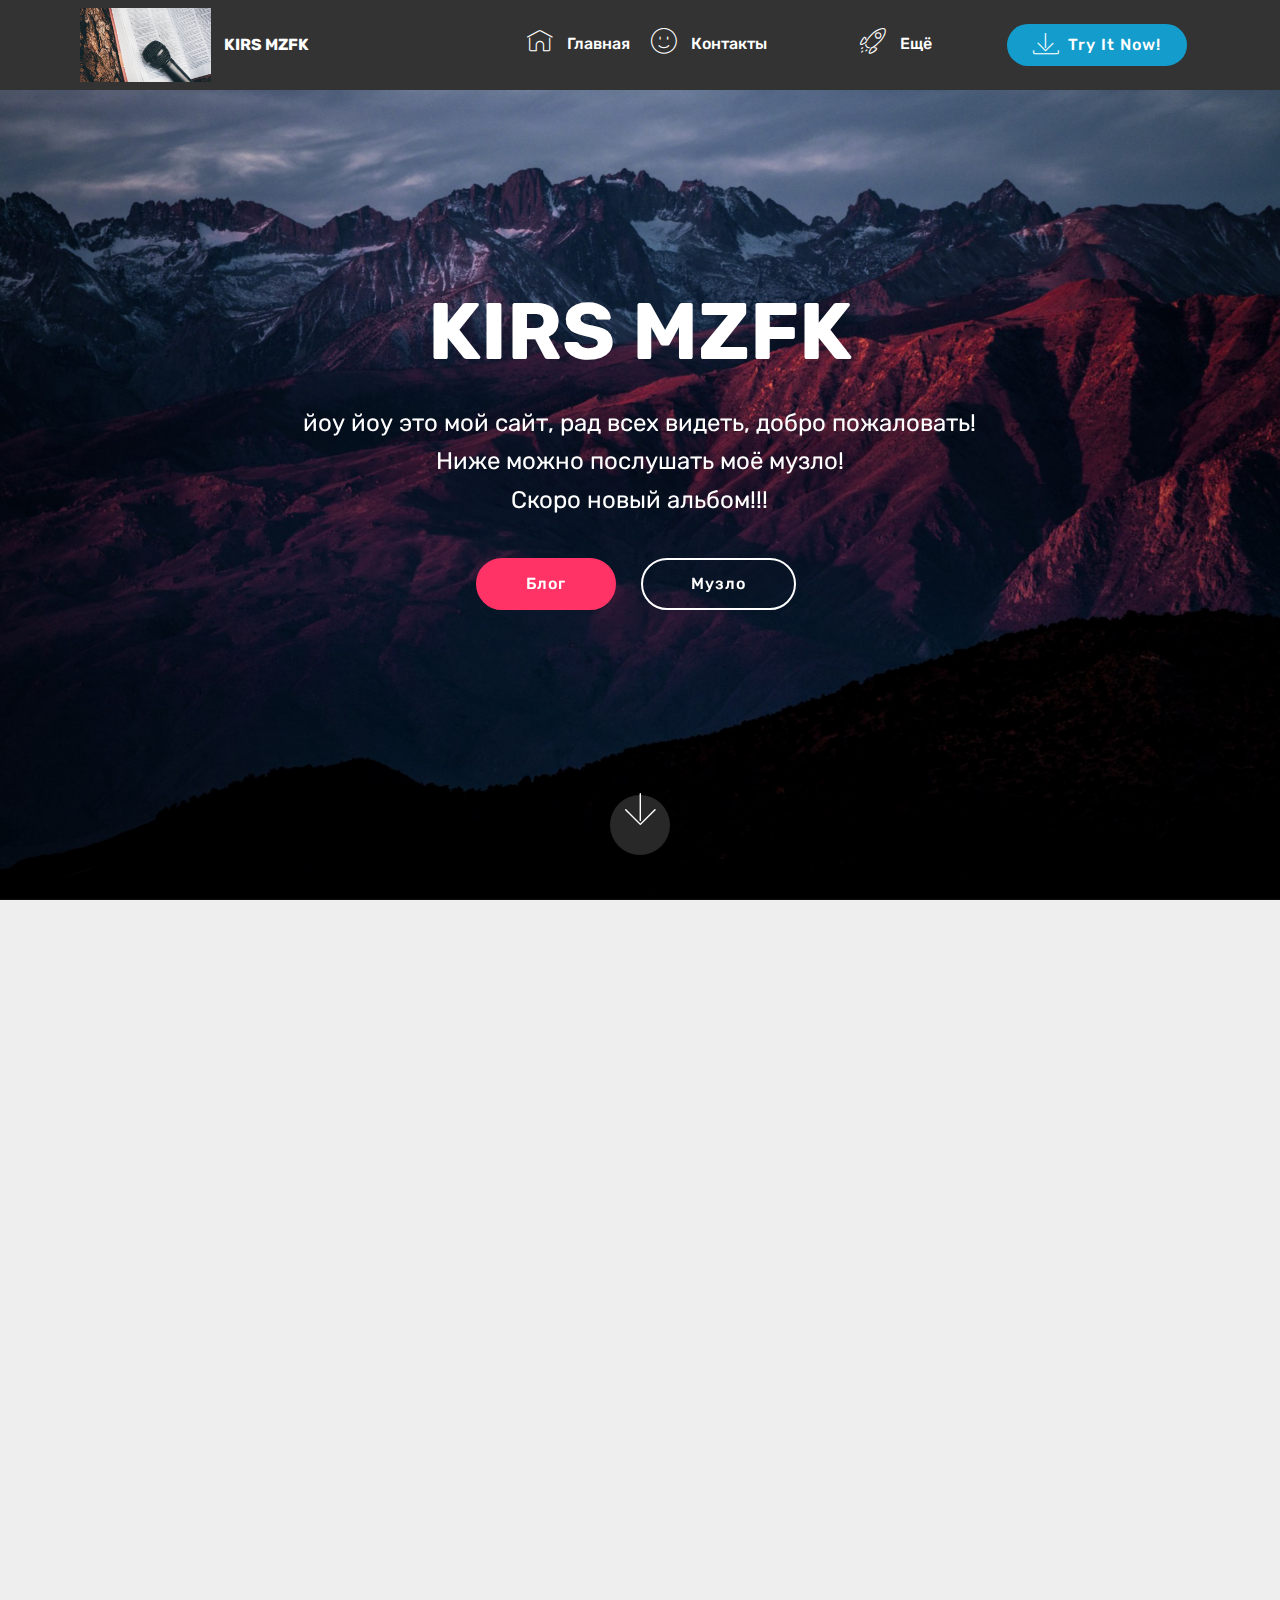
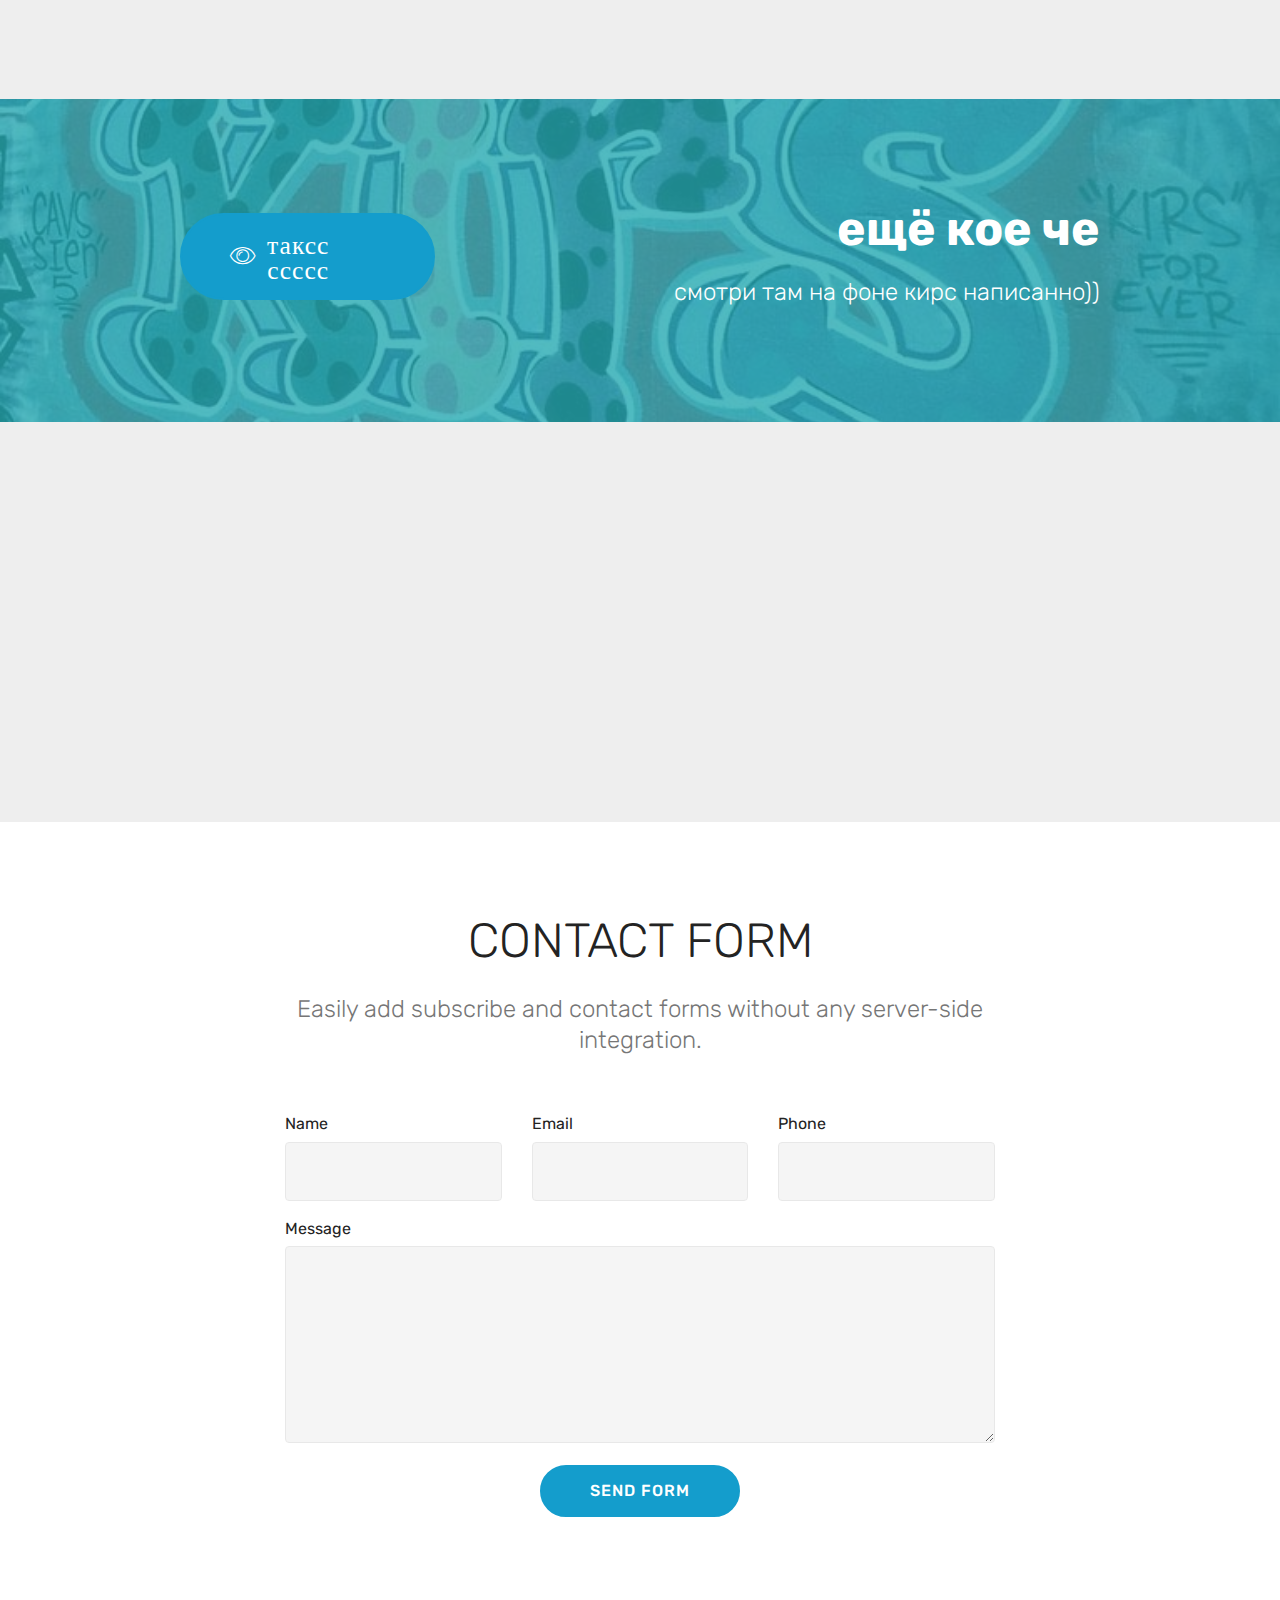
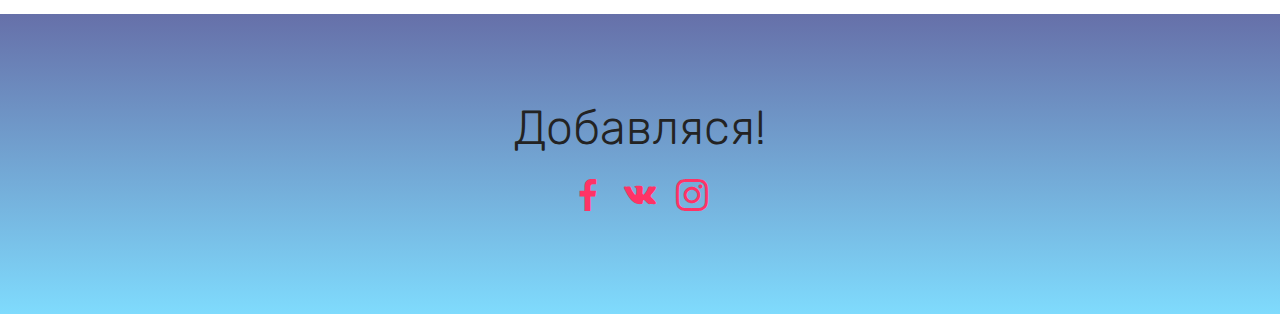
==== commit b437151f: "create github pages" ====
--- a/index.html
+++ b/index.html
@@ -18,15 +18,13 @@
   <link rel="stylesheet" href="assets/theme/css/style.css">
   <link href="https://fonts.googleapis.com/css?family=Rubik:300,300i,400,400i,500,500i,700,700i,900,900i" rel="stylesheet">
   <link href="assets/fonts/style.css" rel="stylesheet">
-  <link href="https://fonts.googleapis.com/css?family=Rubik:300,300i,400,400i,500,500i,700,700i,900,900i" rel="stylesheet">
-  <link href="assets/fonts/style.css" rel="stylesheet">
   <link rel="stylesheet" href="assets/mobirise/css/mbr-additional.css" type="text/css">
   
   
   
 </head>
 <body>
-<section class="menu cid-qsguWCY7W6" once="menu" id="menu1-6" data-rv-view="545">
+<section class="menu cid-qsguWCY7W6" once="menu" id="menu1-6" data-rv-view="57">
 
     
 
@@ -67,7 +65,7 @@
     </nav>
 </section>
 
-<section class="engine"><a href="https://mobirise.co/m">bootstrap table</a></section><section class="cid-qsgrTGTjcz mbr-fullscreen mbr-parallax-background" id="header2-0" data-rv-view="537">
+<section class="engine"><a href="https://mobirise.co">Mobirise</a></section><section class="cid-qsgrTGTjcz mbr-fullscreen mbr-parallax-background" id="header2-0" data-rv-view="49">
 
     
 
@@ -78,9 +76,9 @@
             <h1 class="mbr-section-title mbr-bold pb-3 mbr-fonts-style display-1">
                 KIRS MZFK</h1>
             
-            <p class="mbr-text pb-3 mbr-fonts-style display-5">йоу йоу это мой блог, я сделал первый сайт камооон, надо затстить его</p>
-            <div class="mbr-section-btn"><a class="btn btn-md btn-secondary display-4" href="page1.html">ПРИВЕТ</a>
-                <a class="btn btn-md btn-white-outline display-4" href="https://mobirise.com">КАК ДЕЛА</a></div>
+            <p class="mbr-text pb-3 mbr-fonts-style display-5">йоу йоу это мой сайт, рад всех видеть, добро пожаловать!<br>Ниже можно послушать моё музло!<br>Скоро новый альбом!!!</p>
+            <div class="mbr-section-btn"><a class="btn btn-md btn-secondary display-4" href="page1.html">Блог</a>
+                <a class="btn btn-md btn-white-outline display-4" href="index.html#soundcloud1-a">Музло</a></div>
         </div>
     </div>
     <div class="mbr-arrow hidden-sm-down" aria-hidden="true">
@@ -90,7 +88,31 @@
     </div>
 </section>
 
-<section class="mbr-section info2 cid-qsgshkQXiC" id="info2-1" data-rv-view="540">
+<section class="mbr-gallery mbr-section mbr-section--no-padding" id="soundcloud1-a" data-rv-view="44">
+    <!-- Gallery -->
+    <div class="mbr-section__container mbr-gallery-layout-article container">
+        <div class=" col-sm-8 col-sm-offset-2">
+            <figure class="mbr-figure mbr-figure--wysiwyg mbr-figure--full-width mbr-figure--caption-outside-bottom">
+                <iframe class="mbr-embedded-video" frameborder="0" allowfullscreen="" src="https://w.soundcloud.com/player/?url=http%3A%2F%2Fapi.soundcloud.com%2Ftracks%2F311169916&amp;amp;auto_play=false&amp;amp;hide_related=false&amp;amp;show_comments=true&amp;amp;show_user=true&amp;amp;show_reposts=false&amp;amp;visual=true"></iframe>
+            </figure>
+        </div>
+        <div class="clearfix"></div>
+    </div>
+</section>
+
+<section class="mbr-gallery mbr-section mbr-section--no-padding" id="soundcloud2-9" data-rv-view="42">
+    <!-- Gallery -->
+    <div class="mbr-section__container mbr-gallery-layout-article container">
+        <div class=" col-sm-8 col-sm-offset-2">
+            <figure class="mbr-figure mbr-figure--wysiwyg mbr-figure--full-width mbr-figure--caption-outside-bottom">
+                <iframe class="mbr-embedded-video" frameborder="0" allowfullscreen="" src="https://w.soundcloud.com/player/?url=http%3A%2F%2Fapi.soundcloud.com%2Ftracks%2F283833740&amp;amp;auto_play=false&amp;amp;hide_related=false&amp;amp;show_comments=true&amp;amp;show_user=true&amp;amp;show_reposts=false&amp;amp;visual=true"></iframe>
+            </figure>
+        </div>
+        <div class="clearfix"></div>
+    </div>
+</section>
+
+<section class="mbr-section info2 cid-qsgshkQXiC" id="info2-1" data-rv-view="52">
 
     
 
@@ -112,14 +134,14 @@
     </div>
 </section>
 
-<section class="map1 cid-qsgsqcA3Dw" id="map1-2" data-rv-view="543">
+<section class="map1 cid-qsgsqcA3Dw" id="map1-2" data-rv-view="55">
 
      
 
     <div class="google-map"><iframe frameborder="0" style="border:0" src="https://www.google.com/maps/embed/v1/place?key=AIzaSyA0Dx_boXQiwvdz8sJHoYeZNVTdoWONYkU&amp;q=place_id:ChIJi7CZBQQVtUYRxDA6JmsQBTs" allowfullscreen=""></iframe></div>
 </section>
 
-<section class="mbr-section form1 cid-qsgwrhX7S5" id="form1-7" data-rv-view="547">
+<section class="mbr-section form1 cid-qsgwrhX7S5" id="form1-7" data-rv-view="59">
 
     
 
@@ -139,7 +161,7 @@
         <div class="media-container-column col-lg-8 offset-lg-2" data-form-type="formoid">
                 <div data-form-alert="" hidden="">Thanks for filling out the form!</div>
 
-                <form class="mbr-form" action="https://mobirise.com/" method="post" data-form-title="Mobirise Form"><input type="hidden" data-form-email="true" value="iaEaiJtRCaWXqz7VrlviKPZDYPwJ4YzRoU/H84ETEFeije2DCwvmvyU9XGaRztHN1/TaqL/OKUgZFBspIbj2s8txxr8JqQc3+UX8qX6ViSgoPIkjYAFufgzytvLcmLyc">
+                <form class="mbr-form" action="https://mobirise.com/" method="post" data-form-title="Mobirise Form"><input type="hidden" data-form-email="true" value="2VpgNSMAFI6oD4+OgkPY6Oo3xWZzMHuGvSqB70P4/70JRx7Y9IdTGN+ix137JX8imR/vxEmfnOSGT6W6YUBHGO1Q5ZQ+Vsw1xnysxkb6XMBryDwjuFsnCNzAH6B+dn8E">
                     <div class="row row-sm-offset">
                         <div class="col-md-4 multi-horizontal" data-for="name">
                             <div class="form-group">
@@ -171,71 +193,38 @@
     </div>
 </section>
 
-<section once="" class="cid-qsgsGxcbEM" id="footer7-3" data-rv-view="550">
-
-    
-
-    
-
-    <div class="container">
-        <div class="media-container-row align-center mbr-white">
-            <div class="row">
-                <ul class="foot-menu">
-                    
-                    
-                    
-                    
-                    
-                <li class="foot-menu-item mbr-fonts-style display-7">
-                        <a class="text-white mbr-bold" href="#" target="_blank">About us</a>
-                    </li><li class="foot-menu-item mbr-fonts-style display-7">
-                        <a class="text-white mbr-bold" href="#" target="_blank">Services</a>
-                    </li><li class="foot-menu-item mbr-fonts-style display-7">
-                        <a class="text-white mbr-bold" href="#" target="_blank">Get In Touch</a>
-                    </li><li class="foot-menu-item mbr-fonts-style display-7">
-                        <a class="text-white mbr-bold" href="#" target="_blank">Careers</a>
-                    </li><li class="foot-menu-item mbr-fonts-style display-7">
-                        <a class="text-white mbr-bold" href="#" target="_blank">Work</a>
-                    </li></ul>
-            </div>
-            <div class="row">
-                <div class="social-list align-right pb-2">
-                    
-                    
-                    
-                    
-                    
-                    
-                <div class="soc-item">
-                        <a href="https://twitter.com/mobirise" target="_blank">
-                            <span class="socicon-twitter socicon mbr-iconfont mbr-iconfont-social" media-simple="true"></span>
-                        </a>
-                    </div><div class="soc-item">
-                        <a href="https://www.facebook.com/pages/Mobirise/1616226671953247" target="_blank">
-                            <span class="socicon-facebook socicon mbr-iconfont mbr-iconfont-social" media-simple="true"></span>
-                        </a>
-                    </div><div class="soc-item">
-                        <a href="https://www.youtube.com/c/mobirise" target="_blank">
-                            <span class="socicon-youtube socicon mbr-iconfont mbr-iconfont-social" media-simple="true"></span>
-                        </a>
-                    </div><div class="soc-item">
-                        <a href="https://instagram.com/mobirise" target="_blank">
-                            <span class="socicon-instagram socicon mbr-iconfont mbr-iconfont-social" media-simple="true"></span>
-                        </a>
-                    </div><div class="soc-item">
-                        <a href="https://plus.google.com/u/0/+Mobirise" target="_blank">
-                            <span class="socicon-googleplus socicon mbr-iconfont mbr-iconfont-social" media-simple="true"></span>
-                        </a>
-                    </div><div class="soc-item">
-                        <a href="https://www.behance.net/Mobirise" target="_blank">
-                            <span class="socicon-behance socicon mbr-iconfont mbr-iconfont-social" media-simple="true"></span>
-                        </a>
-                    </div></div>
-            </div>
-            <div class="row row-copirayt">
-                <p class="mbr-text mb-0 mbr-fonts-style mbr-white display-7">
-                    © Copyright 2017 Mobirise - All Rights Reserved
-                </p>
+<section class="cid-qsgKhMlMdb" id="social-buttons2-b" data-rv-view="62">
+
+    
+
+    
+
+    <div class="container">
+        <div class="media-container-row">
+            <div class="col-md-8 align-center">
+                <h2 class="pb-3 mbr-fonts-style display-2">
+                    Добавляся!
+                </h2>
+                <div class="social-list pl-0 mb-0">
+                    <a href="https://twitter.com/mobirise" target="_blank">
+                        <span class="px-2 mbr-iconfont mbr-iconfont-social socicon-facebook socicon" media-simple="true"></span>
+                    </a>
+                    <a href="https://vk.com/kirsmzfk" target="_blank">
+                        <span class="px-2 mbr-iconfont mbr-iconfont-social socicon-vkontakte socicon" media-simple="true"></span>
+                    </a>
+                    <a href="https://instagram.com/mobirise" target="_blank">
+                        <span class="px-2 socicon-instagram socicon mbr-iconfont mbr-iconfont-social" media-simple="true"></span>
+                    </a>
+                    <a href="https://www.youtube.com/c/mobirise" target="_blank">
+                        
+                    </a>
+                    <a href="https://plus.google.com/u/0/+Mobirise" target="_blank">
+                        
+                    </a>
+                    <a href="https://www.behance.net/Mobirise" target="_blank">
+                        
+                    </a>
+                </div>
             </div>
         </div>
     </div>
@@ -248,6 +237,7 @@
   <script src="assets/smooth-scroll/smooth-scroll.js"></script>
   <script src="assets/dropdown/js/script.min.js"></script>
   <script src="assets/touch-swipe/jquery.touch-swipe.min.js"></script>
+  <script src="assets/social-likes/social-likes.js"></script>
   <script src="assets/jarallax/jarallax.min.js"></script>
   <script src="assets/theme/js/script.js"></script>
   <script src="assets/formoid/formoid.min.js"></script>
--- a/assets/mobirise/css/mbr-additional.css
+++ b/assets/mobirise/css/mbr-additional.css
@@ -1229,6 +1229,71 @@
   display: block;
   text-align: center;
 }
+.cid-qsgKhMlMdb {
+  padding-top: 90px;
+  padding-bottom: 90px;
+  background: linear-gradient(0deg, #7fdbfd, #6670a9);
+}
+.cid-qsgKhMlMdb .mbr-iconfont-social {
+  font-size: 32px;
+  color: #ff3366;
+}
+.cid-qsgKhMlMdb .social-list a:focus {
+  text-decoration: none;
+}
+.cid-qsgturfKtQ {
+  padding-top: 90px;
+  padding-bottom: 90px;
+  background-image: url("../../../assets/images/jumbotron2.jpg");
+}
+.cid-qsgturfKtQ .media-container-column {
+  align-items: center;
+}
+.cid-qsgturfKtQ .mbr-author-desc {
+  display: block;
+}
+.cid-qsgturfKtQ .mbr-testimonial {
+  margin-top: 5rem;
+}
+.cid-qsgturfKtQ .mbr-testimonial .panel-item {
+  background-color: #efefef;
+  background: linear-gradient(#efefef, transparent);
+}
+.cid-qsgturfKtQ .mbr-testimonial .card-block {
+  -webkit-flex-grow: 0;
+  flex-grow: 0;
+  padding: 2rem;
+}
+.cid-qsgturfKtQ .mbr-testimonial .card-block .testimonial-photo {
+  margin-top: -5rem;
+  display: inline-block;
+  width: 120px;
+  height: 120px;
+  margin-bottom: 1.6rem;
+  overflow: hidden;
+  border-radius: 50%;
+}
+.cid-qsgturfKtQ .mbr-testimonial .card-block .testimonial-photo img {
+  width: 100%;
+  min-width: 100%;
+  min-height: 100%;
+}
+.cid-qsgturfKtQ .mbr-testimonial .card-block p {
+  margin: 0;
+}
+.cid-qsgturfKtQ .mbr-testimonial .card-footer {
+  padding: 0 2rem 2rem 2rem;
+  border-top: 0;
+  word-wrap: break-word;
+  word-break: break-word;
+  background: none;
+}
+@media (max-width: 260px) {
+  .cid-qsgturfKtQ .testimonial-photo {
+    width: 100% !important;
+    height: auto !important;
+  }
+}
 .cid-qsgsGxcbEM {
   padding-top: 30px;
   padding-bottom: 30px;
@@ -1287,114 +1352,3 @@
 .cid-qsgsGxcbEM .media-container-row .row-copirayt {
   word-break: break-word;
 }
-.cid-qsgturfKtQ {
-  padding-top: 90px;
-  padding-bottom: 90px;
-  background-image: url("../../../assets/images/jumbotron2.jpg");
-}
-.cid-qsgturfKtQ .media-container-column {
-  align-items: center;
-}
-.cid-qsgturfKtQ .mbr-author-desc {
-  display: block;
-}
-.cid-qsgturfKtQ .mbr-testimonial {
-  margin-top: 5rem;
-}
-.cid-qsgturfKtQ .mbr-testimonial .panel-item {
-  background-color: #efefef;
-  background: linear-gradient(#efefef, transparent);
-}
-.cid-qsgturfKtQ .mbr-testimonial .card-block {
-  -webkit-flex-grow: 0;
-  flex-grow: 0;
-  padding: 2rem;
-}
-.cid-qsgturfKtQ .mbr-testimonial .card-block .testimonial-photo {
-  margin-top: -5rem;
-  display: inline-block;
-  width: 120px;
-  height: 120px;
-  margin-bottom: 1.6rem;
-  overflow: hidden;
-  border-radius: 50%;
-}
-.cid-qsgturfKtQ .mbr-testimonial .card-block .testimonial-photo img {
-  width: 100%;
-  min-width: 100%;
-  min-height: 100%;
-}
-.cid-qsgturfKtQ .mbr-testimonial .card-block p {
-  margin: 0;
-}
-.cid-qsgturfKtQ .mbr-testimonial .card-footer {
-  padding: 0 2rem 2rem 2rem;
-  border-top: 0;
-  word-wrap: break-word;
-  word-break: break-word;
-  background: none;
-}
-@media (max-width: 260px) {
-  .cid-qsgturfKtQ .testimonial-photo {
-    width: 100% !important;
-    height: auto !important;
-  }
-}
-.cid-qsgsGxcbEM {
-  padding-top: 30px;
-  padding-bottom: 30px;
-  background-color: #2e2e2e;
-}
-.cid-qsgsGxcbEM .media-container-row {
-  flex-direction: column;
-  justify-content: center;
-  align-items: center;
-}
-.cid-qsgsGxcbEM .media-container-row .foot-menu {
-  list-style: none;
-  display: flex;
-  justify-content: center;
-  flex-wrap: wrap;
-  padding: 0;
-  margin-bottom: 0;
-}
-.cid-qsgsGxcbEM .media-container-row .foot-menu li {
-  padding: 0 1rem 1rem 1rem;
-}
-.cid-qsgsGxcbEM .media-container-row .foot-menu li p {
-  margin: 0;
-}
-.cid-qsgsGxcbEM .media-container-row .social-list {
-  padding-left: 0;
-  margin-bottom: 0;
-  list-style: none;
-  display: flex;
-  flex-wrap: wrap;
-  justify-content: flex-end;
-  -webkit-justify-content: flex-end;
-}
-.cid-qsgsGxcbEM .media-container-row .social-list .mbr-iconfont-social {
-  font-size: 1.5rem;
-  color: #ffffff;
-}
-.cid-qsgsGxcbEM .media-container-row .social-list .soc-item {
-  margin: 0 .5rem;
-}
-.cid-qsgsGxcbEM .media-container-row .social-list a {
-  margin: 0;
-  opacity: .5;
-  -webkit-transition: .2s linear;
-  transition: .2s linear;
-}
-.cid-qsgsGxcbEM .media-container-row .social-list a:hover {
-  opacity: 1;
-}
-@media (max-width: 767px) {
-  .cid-qsgsGxcbEM .media-container-row .social-list {
-    justify-content: center;
-    -webkit-justify-content: center;
-  }
-}
-.cid-qsgsGxcbEM .media-container-row .row-copirayt {
-  word-break: break-word;
-}
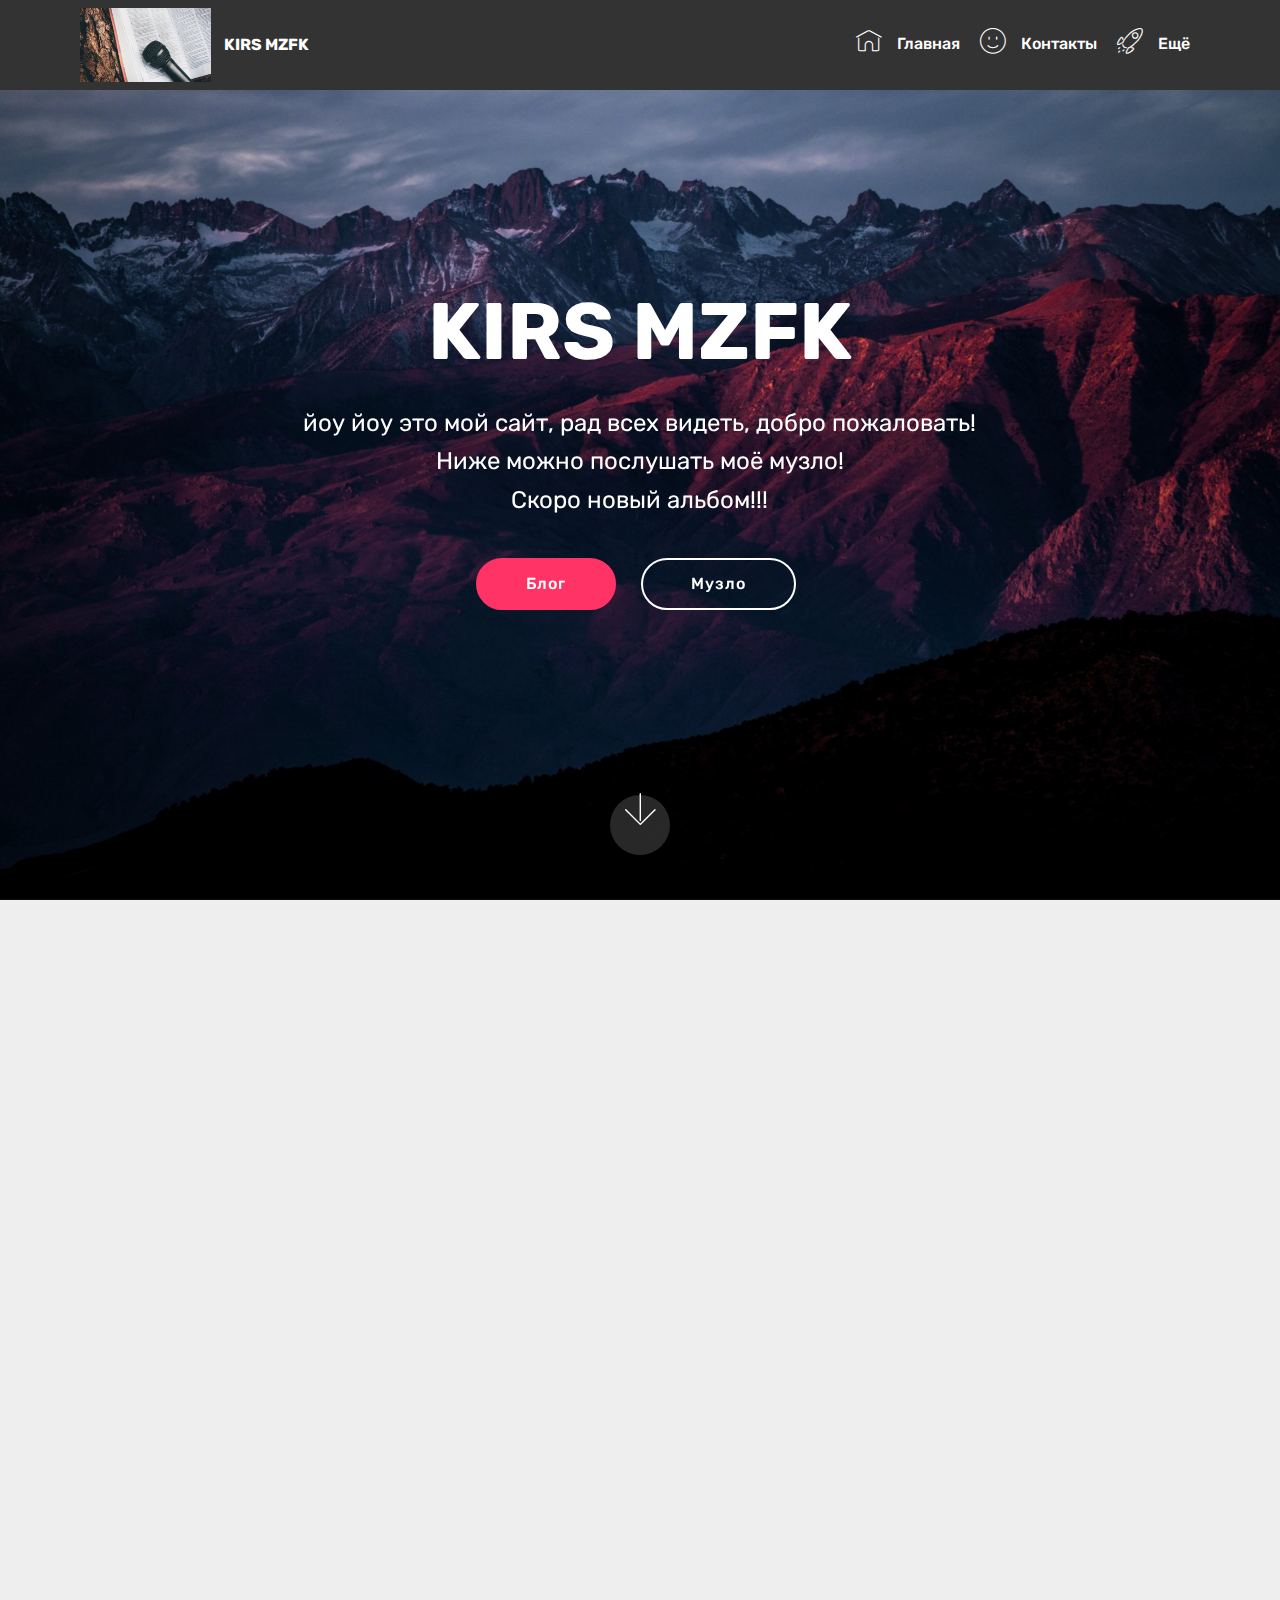
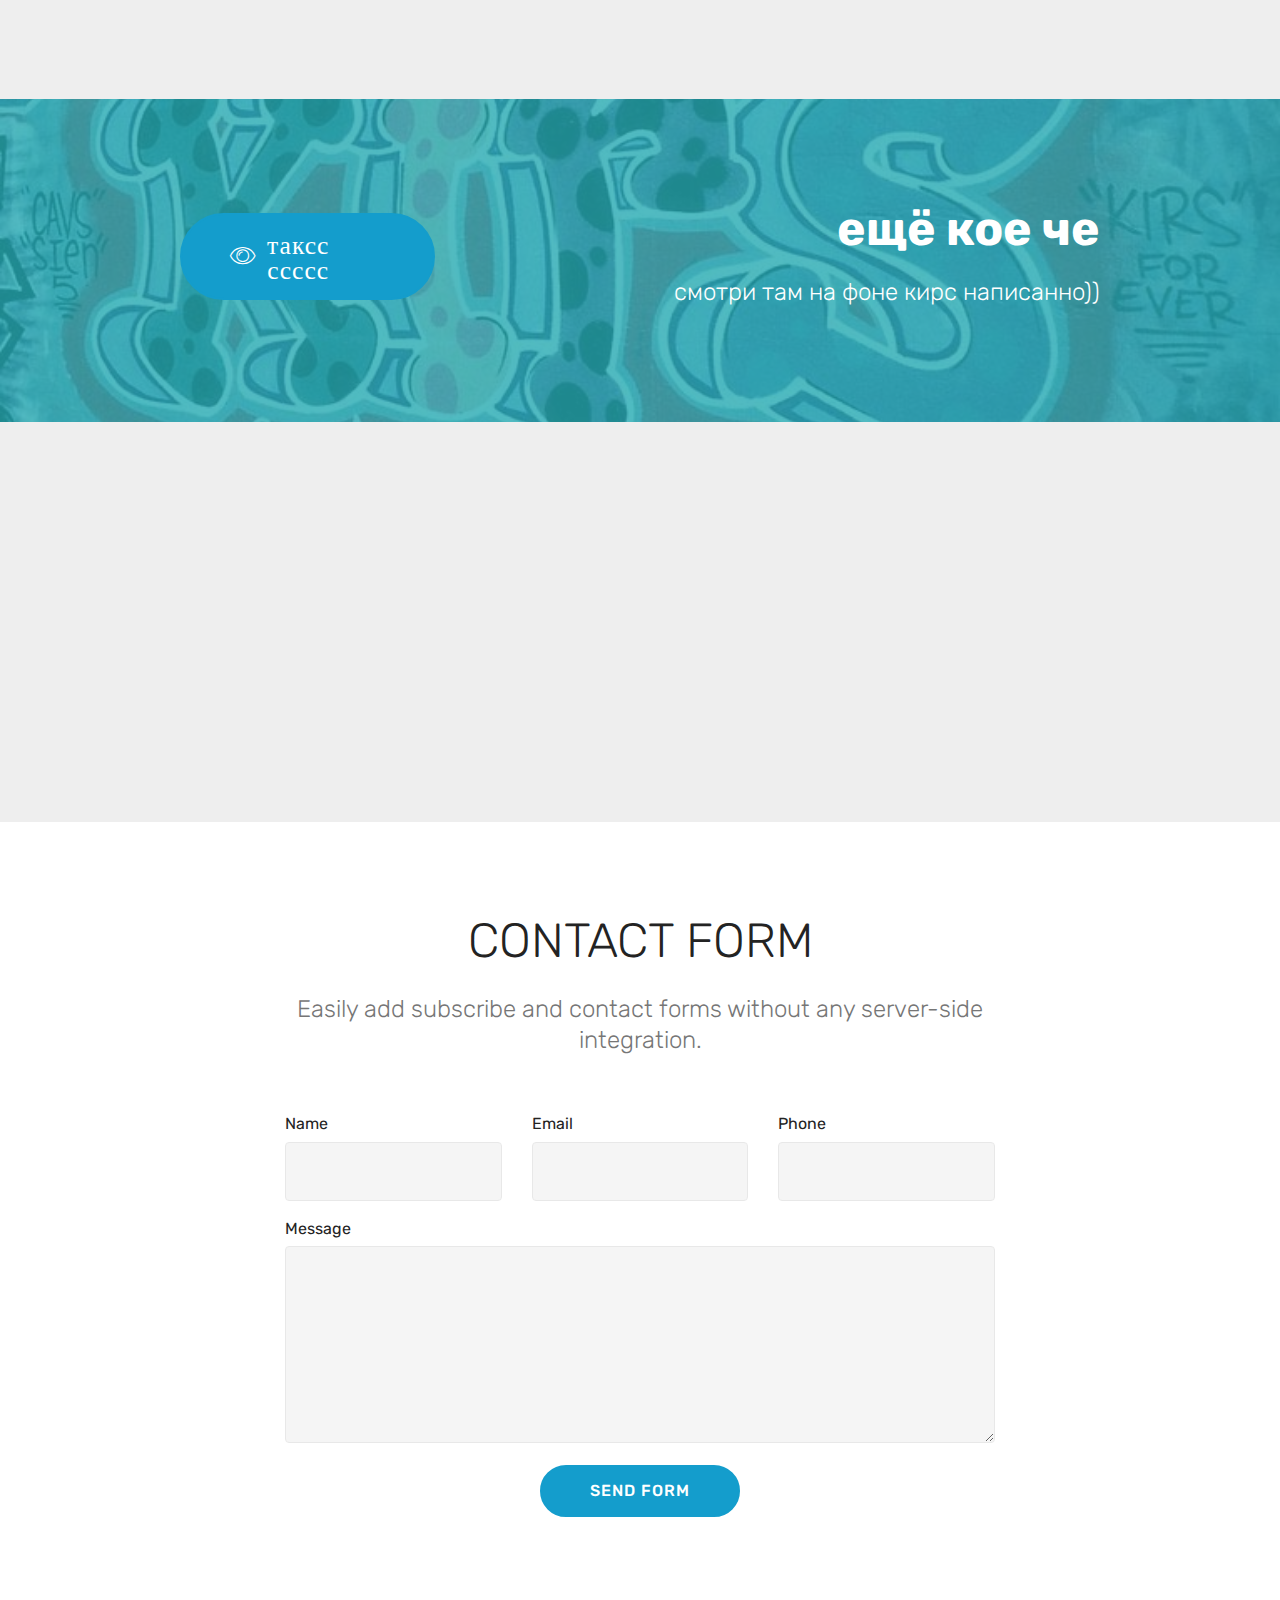
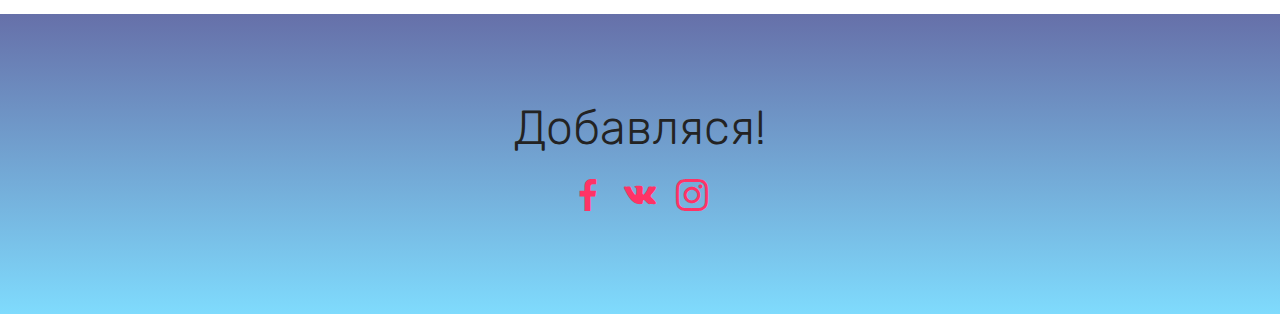
==== commit 61b331f6: "create github pages" ====
--- a/index.html
+++ b/index.html
@@ -24,7 +24,7 @@
   
 </head>
 <body>
-<section class="menu cid-qsguWCY7W6" once="menu" id="menu1-6" data-rv-view="57">
+<section class="menu cid-qsguWCY7W6" once="menu" id="menu1-6" data-rv-view="28">
 
     
 
@@ -48,24 +48,19 @@
             </div>
         </div>
         <div class="collapse navbar-collapse" id="navbarSupportedContent">
-            <ul class="navbar-nav nav-dropdown" data-app-modern-menu="true"><li class="nav-item">
+            <ul class="navbar-nav nav-dropdown nav-right" data-app-modern-menu="true"><li class="nav-item">
                     <a class="nav-link link text-white display-4" href="index.html">
                         <span class="mbri-home mbr-iconfont mbr-iconfont-btn"></span>&nbsp;Главная</a>
                 </li>
-                <li class="nav-item"><a class="nav-link link text-white display-4" href="page1.html"><span class="mbri-smile-face mbr-iconfont mbr-iconfont-btn"></span>
-                        
-                        Контакты &nbsp; &nbsp; &nbsp; &nbsp; &nbsp; &nbsp; &nbsp; &nbsp; &nbsp;</a></li><li class="nav-item"><a class="nav-link link text-white display-4" href="page1.html"><span class="mbri-rocket mbr-iconfont mbr-iconfont-btn"></span>&nbsp;Ещё&nbsp; &nbsp; &nbsp; &nbsp; &nbsp; &nbsp; &nbsp;</a></li></ul>
-            <div class="navbar-buttons mbr-section-btn">
-                <a class="btn btn-sm btn-primary display-4" href="https://mobirise.com">
-                    <span class="mbri-save mbr-iconfont mbr-iconfont-btn "></span>
-                    Try It Now!
-                </a>
-            </div>
+                <li class="nav-item dropdown"><a class="nav-link link text-white display-4" href="page1.html" aria-expanded="true"><span class="mbri-smile-face mbr-iconfont mbr-iconfont-btn"></span>
+                        
+                        Контакты</a></li><li class="nav-item"><a class="nav-link link text-white display-4" href="page1.html"><span class="mbri-rocket mbr-iconfont mbr-iconfont-btn"></span>&nbsp;Ещё</a></li></ul>
+            
         </div>
     </nav>
 </section>
 
-<section class="engine"><a href="https://mobirise.co">Mobirise</a></section><section class="cid-qsgrTGTjcz mbr-fullscreen mbr-parallax-background" id="header2-0" data-rv-view="49">
+<section class="engine"><a href="https://mobirise.co/q">bootstrap slider</a></section><section class="cid-qsgrTGTjcz mbr-fullscreen mbr-parallax-background" id="header2-0" data-rv-view="20">
 
     
 
@@ -88,7 +83,7 @@
     </div>
 </section>
 
-<section class="mbr-gallery mbr-section mbr-section--no-padding" id="soundcloud1-a" data-rv-view="44">
+<section class="mbr-gallery mbr-section mbr-section--no-padding" id="soundcloud1-a" data-rv-view="3">
     <!-- Gallery -->
     <div class="mbr-section__container mbr-gallery-layout-article container">
         <div class=" col-sm-8 col-sm-offset-2">
@@ -100,7 +95,7 @@
     </div>
 </section>
 
-<section class="mbr-gallery mbr-section mbr-section--no-padding" id="soundcloud2-9" data-rv-view="42">
+<section class="mbr-gallery mbr-section mbr-section--no-padding" id="soundcloud2-9" data-rv-view="5">
     <!-- Gallery -->
     <div class="mbr-section__container mbr-gallery-layout-article container">
         <div class=" col-sm-8 col-sm-offset-2">
@@ -112,7 +107,7 @@
     </div>
 </section>
 
-<section class="mbr-section info2 cid-qsgshkQXiC" id="info2-1" data-rv-view="52">
+<section class="mbr-section info2 cid-qsgshkQXiC" id="info2-1" data-rv-view="23">
 
     
 
@@ -134,14 +129,14 @@
     </div>
 </section>
 
-<section class="map1 cid-qsgsqcA3Dw" id="map1-2" data-rv-view="55">
+<section class="map1 cid-qsgsqcA3Dw" id="map1-2" data-rv-view="26">
 
      
 
     <div class="google-map"><iframe frameborder="0" style="border:0" src="https://www.google.com/maps/embed/v1/place?key=AIzaSyA0Dx_boXQiwvdz8sJHoYeZNVTdoWONYkU&amp;q=place_id:ChIJi7CZBQQVtUYRxDA6JmsQBTs" allowfullscreen=""></iframe></div>
 </section>
 
-<section class="mbr-section form1 cid-qsgwrhX7S5" id="form1-7" data-rv-view="59">
+<section class="mbr-section form1 cid-qsgwrhX7S5" id="form1-7" data-rv-view="30">
 
     
 
@@ -161,7 +156,7 @@
         <div class="media-container-column col-lg-8 offset-lg-2" data-form-type="formoid">
                 <div data-form-alert="" hidden="">Thanks for filling out the form!</div>
 
-                <form class="mbr-form" action="https://mobirise.com/" method="post" data-form-title="Mobirise Form"><input type="hidden" data-form-email="true" value="2VpgNSMAFI6oD4+OgkPY6Oo3xWZzMHuGvSqB70P4/70JRx7Y9IdTGN+ix137JX8imR/vxEmfnOSGT6W6YUBHGO1Q5ZQ+Vsw1xnysxkb6XMBryDwjuFsnCNzAH6B+dn8E">
+                <form class="mbr-form" action="https://mobirise.com/" method="post" data-form-title="Mobirise Form"><input type="hidden" data-form-email="true" value="tRDkipHhyF3O3iYYVBuwd4jAtxiBjuohp524x1UUqetK0/gwQLK25iPMoo6tc5dD0p3dABf7r/zkuXx5FdDHXu/jPBhM5AC7tMaxNvyQRImOGW3N0kXmFvPiw5QiHpvu">
                     <div class="row row-sm-offset">
                         <div class="col-md-4 multi-horizontal" data-for="name">
                             <div class="form-group">
@@ -193,7 +188,7 @@
     </div>
 </section>
 
-<section class="cid-qsgKhMlMdb" id="social-buttons2-b" data-rv-view="62">
+<section class="cid-qsgKhMlMdb" id="social-buttons2-b" data-rv-view="33">
 
     
 
--- a/assets/mobirise/css/mbr-additional.css
+++ b/assets/mobirise/css/mbr-additional.css
@@ -1061,6 +1061,10 @@
 .cid-qsguWCY7W6 .collapsed .navbar-collapse.show .navbar-nav .nav-item {
   clear: both;
 }
+.cid-qsguWCY7W6 .collapsed .navbar-collapse.collapsing .navbar-nav .nav-item:last-child,
+.cid-qsguWCY7W6 .collapsed .navbar-collapse.show .navbar-nav .nav-item:last-child {
+  margin-bottom: 1rem;
+}
 .cid-qsguWCY7W6 .collapsed .navbar-collapse.collapsing .navbar-buttons,
 .cid-qsguWCY7W6 .collapsed .navbar-collapse.show .navbar-buttons {
   text-align: center;
@@ -1154,6 +1158,10 @@
   .cid-qsguWCY7W6 .navbar-collapse.show .navbar-nav .nav-item {
     clear: both;
   }
+  .cid-qsguWCY7W6 .navbar-collapse.collapsing .navbar-nav .nav-item:last-child,
+  .cid-qsguWCY7W6 .navbar-collapse.show .navbar-nav .nav-item:last-child {
+    margin-bottom: 1rem;
+  }
   .cid-qsguWCY7W6 .navbar-collapse.collapsing .navbar-buttons,
   .cid-qsguWCY7W6 .navbar-collapse.show .navbar-buttons {
     text-align: center;
